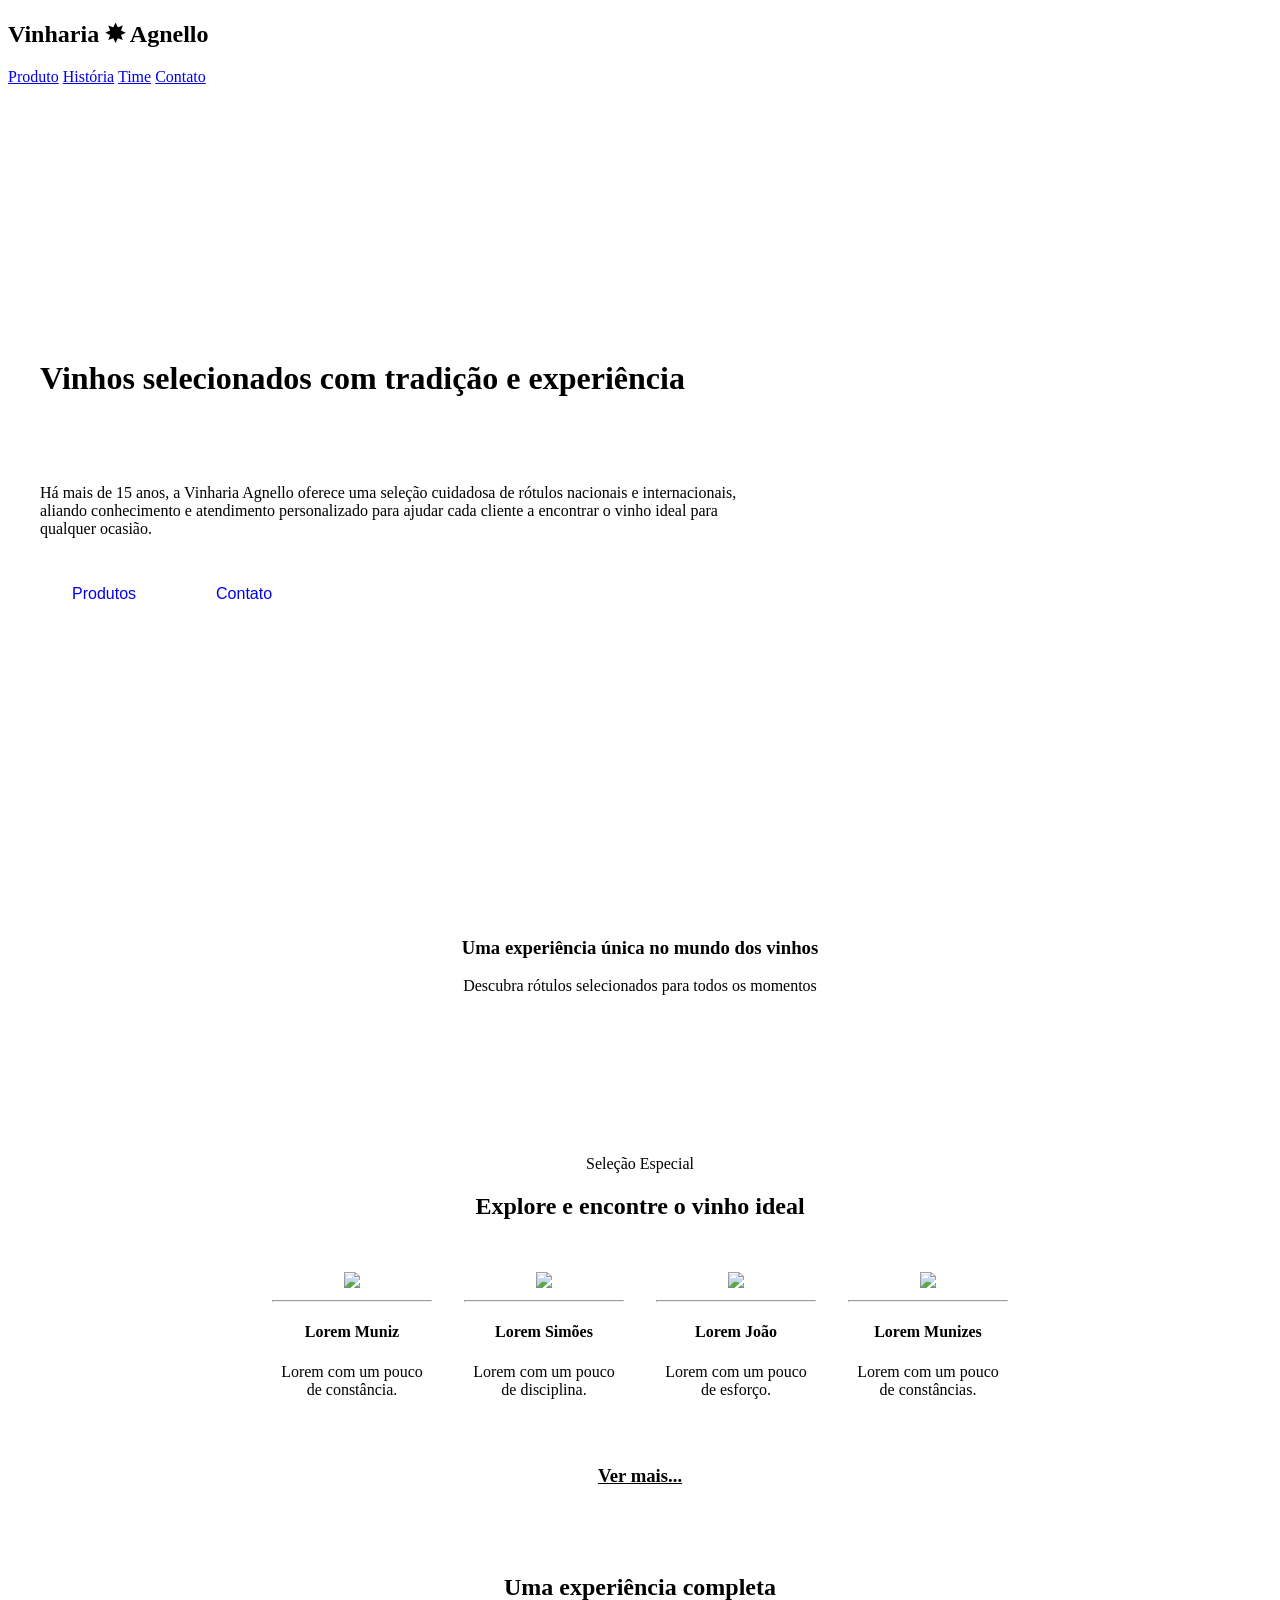
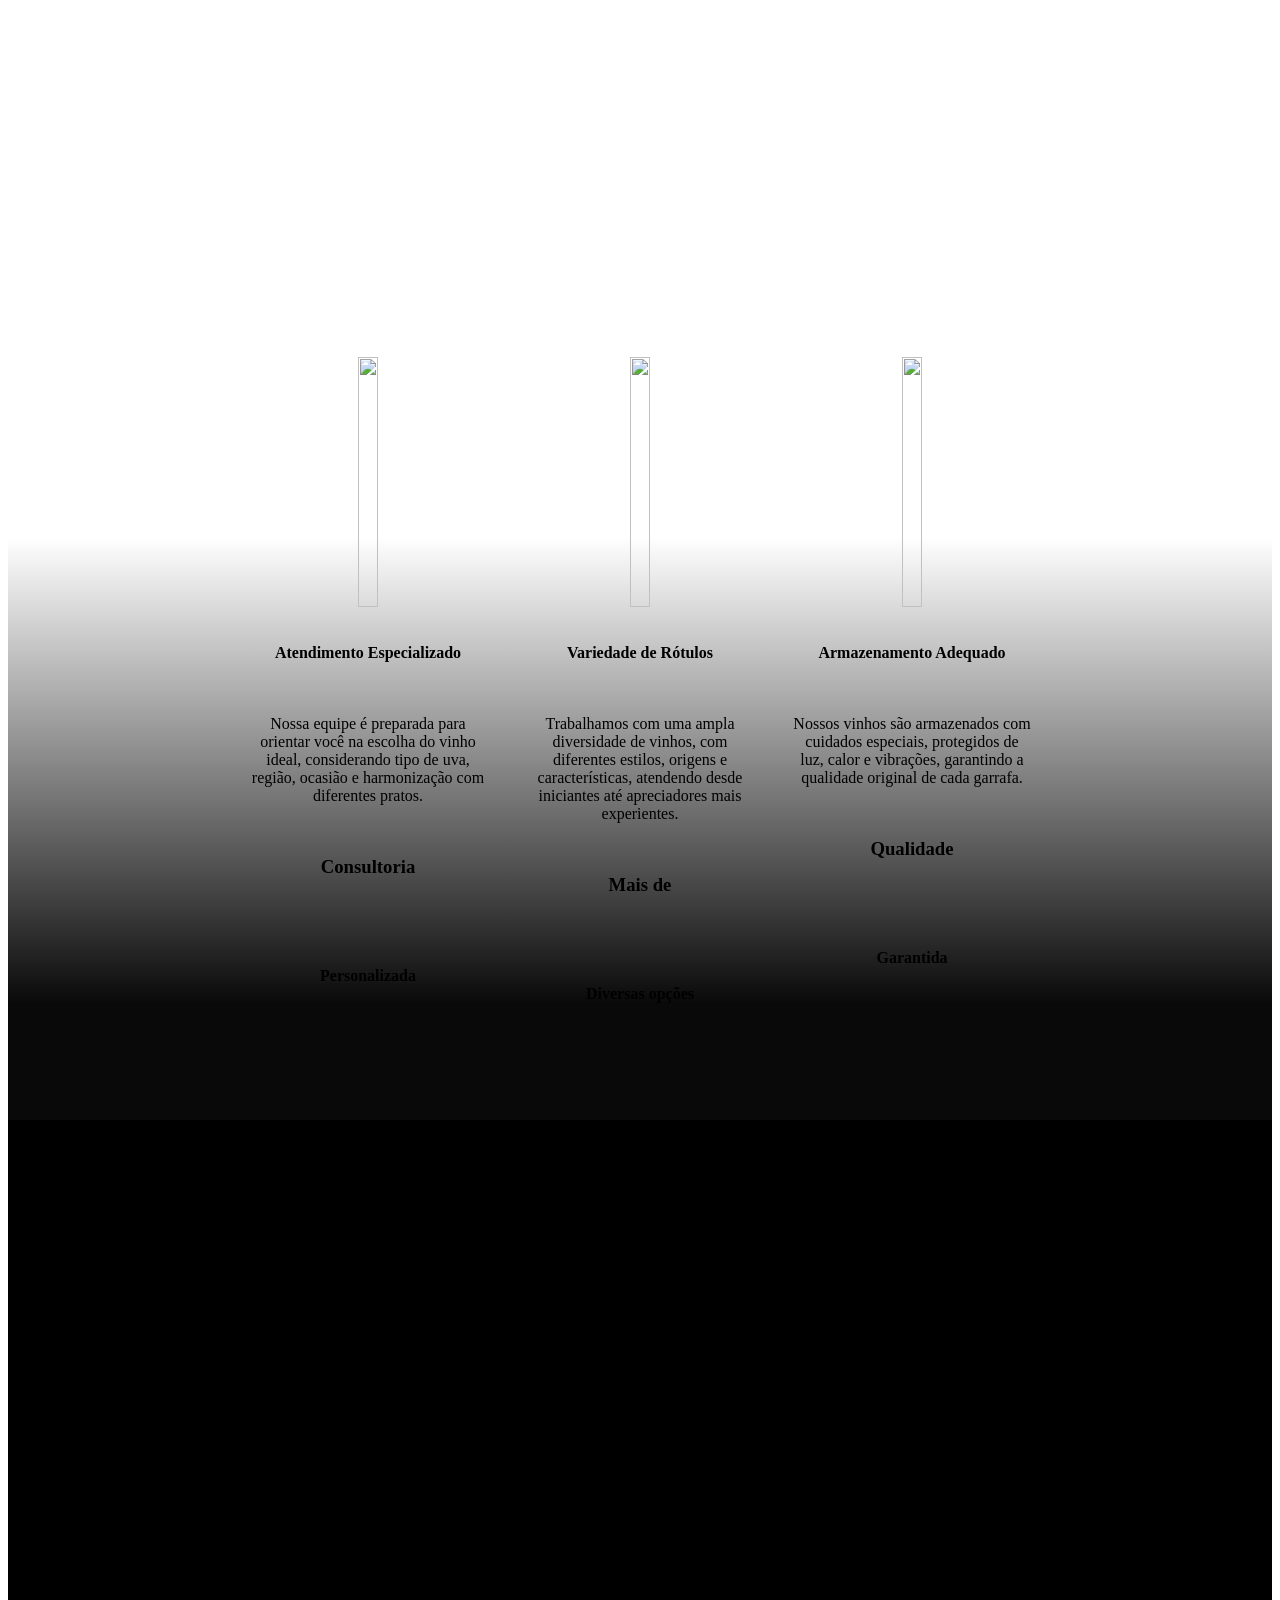
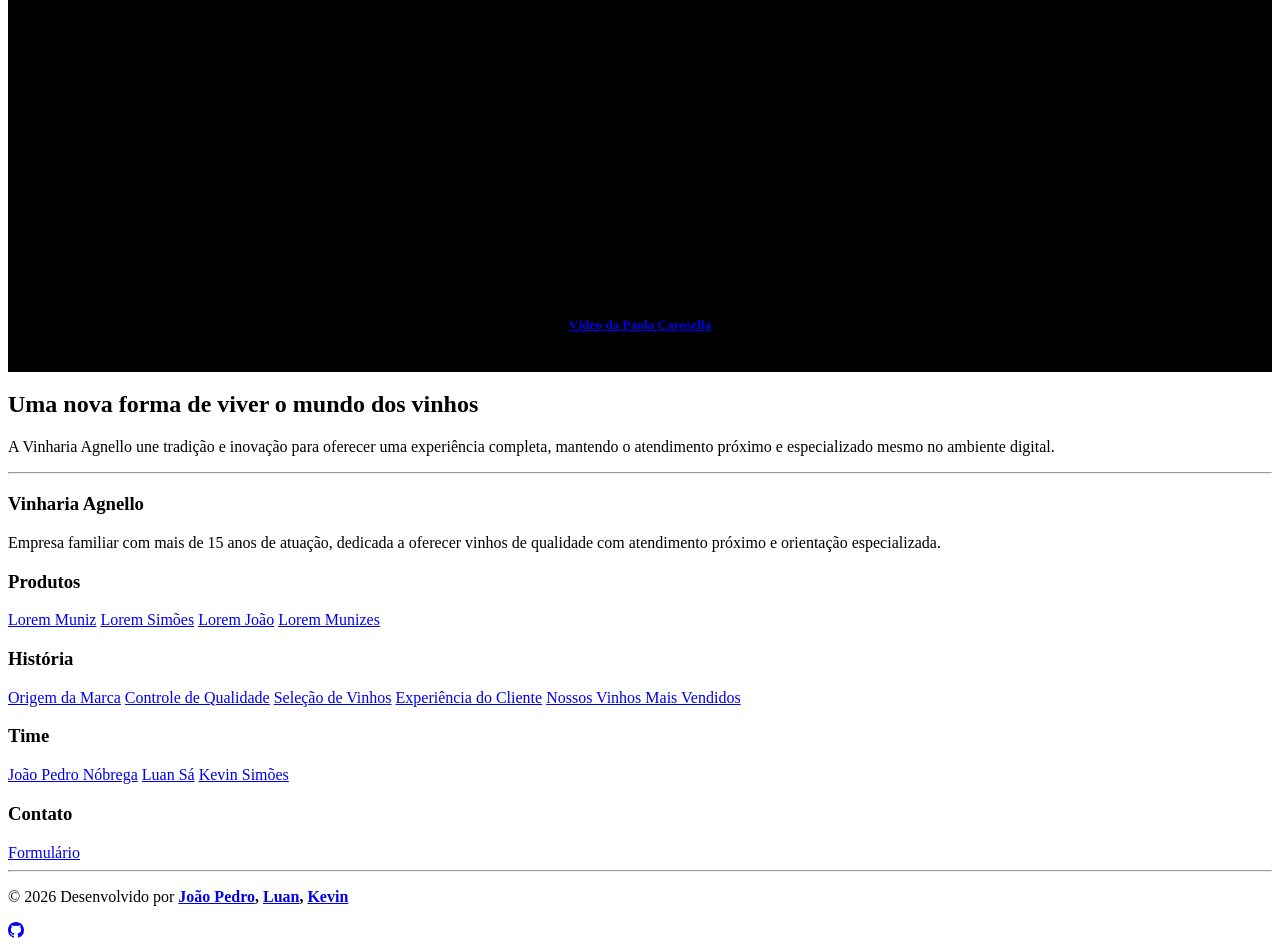
==== index.html @ ad8bdce3 "feat: adicionando o video na homepage" ====
<!DOCTYPE html>
<html lang="en">

<head>
    <meta charset="UTF-8">
    <!-- Uso de meta keywords e description -->
    <meta name="keywords"
        content="vinhos, vinharia, vinhos finos, vinhos nacionais, vinhos importados, loja de vinhos, rótulos selecionados, harmonização de vinhos, vinho tinto, vinho branco, vinho rosé, compra de vinhos, experiência com vinhos, Vinharia Agnello">
    <meta name="description"
        content="A Vinharia Agnello oferece vinhos selecionados nacionais e internacionais há mais de 15 anos. Descubra rótulos exclusivos, atendimento especializado e a experiência ideal para cada ocasião.">
    <title>Vinharia Agnello</title>
    <!-- Uso do css externo -->
    <link rel="stylesheet" href="/src/css/global.css">
    <link href="https://fonts.googleapis.com/css2?family=Cinzel:wght@400;600;700&display=swap" rel="stylesheet">
    <link href="https://fonts.googleapis.com/css2?family=Montserrat:wght@100;200;300;400;500;600&display=swap"
        rel="stylesheet">
</head>

<body>
    <!-- Uso de header, além de levar a todos as páginas do site -->
    <header>
        <h2>Vinharia ✸ Agnello</h1>
            <span class="header-links">
                <a href="/src/pages/products.html">Produto</a>
                <a href="/src/pages/history.html">História</a>
                <a href="/src/pages/team.html">Time</a>
                <a href="/src/pages/contact.html">Contato</a>
            </span>
    </header>
    <!-- Uso da main -->
    <main class="wine-hero">
        <div class="hero-content">
            <!-- Uso de headings -->
            <h1>
                Vinhos selecionados com tradição e experiência
            </h1>
            <hr>
            <p>Há mais de 15 anos, a Vinharia Agnello oferece uma seleção cuidadosa de rótulos nacionais e
                internacionais, aliando conhecimento e atendimento personalizado para ajudar cada cliente a encontrar o
                vinho ideal para qualquer ocasião.</p>
            <span>
                <a href="/src/pages/products.html">
                    <button class="hero-button-primary">
                        Produtos
                    </button>
                </a>
                <a href="/src/pages/contact.html">
                    <button class="hero-button-secondary">
                        Contato
                    </button>
                </a>
            </span>
        </div>
    </main>
    <main class="bestsellers">
        <div class="bestsellers-introduction">
            <h3>
                Uma experiência única no mundo dos vinhos
            </h3>
            <p>Descubra rótulos selecionados para todos os momentos</p>
        </div>
        <div class="bestsellers-content">
            <div class="product-description">
                <p>
                    Seleção Especial
                </p>
                <h2>
                    Explore e encontre o vinho ideal
                </h2>
            </div>
            <div class="products">
                <div class="product-card">
                    <!-- Uso de imagem obrigatória -->
                    <img src="/src/assets/imgs/wine1.png">
                    <hr>
                    <h4>Lorem Muniz</h4>
                    <p>Lorem com um pouco de constância.</p>
                </div>
                <div class="product-card">
                    <img src="/src/assets/imgs/wine2.png">
                    <hr>
                    <h4>Lorem Simões</h4>
                    <p>Lorem com um pouco de disciplina.</p>
                </div>
                <div class="product-card">
                    <img src="/src/assets/imgs/wine3.png">
                    <hr>
                    <h4>Lorem João</h4>
                    <p>Lorem com um pouco de esforço.</p>
                </div>
                <div class="product-card">
                    <img src="/src/assets/imgs/wine4.png">
                    <hr>
                    <h4>Lorem Munizes</h4>
                    <p>Lorem com um pouco de constâncias.</p>
                </div>
            </div>
            <a href="/src/pages/products.html">
                <h3>Ver mais...</h3>
            </a>
        </div>
    </main>
    <main class="experience-section">
        <h2>
            Uma experiência completa
        </h2>
        <div class="experience-content">
            <div class="experience-topic">
                <img src="/src/assets/imgs/experience1.png">
                <h4>Atendimento Especializado</h4>
                <p> Nossa equipe é preparada para orientar você na escolha do vinho ideal, considerando tipo de uva,
                    região, ocasião e harmonização com diferentes pratos.</p>
                <h3>Consultoria</h3>
                <hr>
                <h4>Personalizada</h4>
            </div>
            <div class="experience-topic">
                <img src="/src/assets/imgs/experience2.png">
                <h4>Variedade de Rótulos</h4>
                <p>Trabalhamos com uma ampla diversidade de vinhos, com diferentes estilos, origens e características,
                    atendendo desde iniciantes até apreciadores mais experientes.</p>
                <h3>Mais de</h3>
                <hr>
                <h4>Diversas opções</h4>
            </div>
            <div class="experience-topic">
                <img src="/src/assets/imgs/experience3.png">
                <h4>Armazenamento Adequado</h4>
                <p>Nossos vinhos são armazenados com cuidados especiais, protegidos de luz, calor e vibrações,
                    garantindo a qualidade original de cada garrafa.</p>
                <h3>Qualidade</h3>
                <hr>
                <h4>Garantida</h4>
            </div>
        </div>
    </main>
        <main class="video-section">
            <h2>Para boas práticas</h2>
            <h3>Assista o vídeo abaixo para saber como servir um belo vinho</h3>
            <iframe width="315" height="560"
            src="https://www.youtube.com/embed/dXgTN5S_8Hk"
            frameborder="0"
            allowfullscreen>
            </iframe>
            <a href="https://www.youtube.com/embed/dXgTN5S_8Hk">
                <h5>Vídeo da Paola Carosella</h5>
            </a>
        </main>
    <!-- Uso de footer, além de levar a todos as páginas do site usando ids -->
    <footer>
        <div class="footer-introduction">
            <div class="footer-description">
                <h2>
                    Uma nova forma de viver o mundo dos vinhos
                </h2>
                <p>A Vinharia Agnello une tradição e inovação para oferecer uma experiência completa, mantendo o
                    atendimento próximo e especializado mesmo no ambiente digital.
                </p>
            </div>
            <div>
            </div>
        </div>
        <hr>
        <div class="footer-topics">
            <div class="footer-list">
                <h3>Vinharia Agnello</h3>
                <p>Empresa familiar com mais de 15 anos de atuação, dedicada a oferecer vinhos de qualidade com
                    atendimento próximo e orientação especializada.</p>
            </div>
            <div class="footer-list">
                <h3>Produtos</h3>
                <a href="/src/pages/products.html#loremmuniz">Lorem Muniz</a>
                <a href="/src/pages/products.html#loremsimoes">Lorem Simões</a>
                <a href="/src/pages/products.html#loremjoao">Lorem João</a>
                <a href="/src/pages/products.html#loremmunizes">Lorem Munizes</a>
            </div>
            <div class="footer-list">
                <h3>História</h3>
                <a href="/src/pages/history.html#origem">Origem da Marca</a>
                <a href="/src/pages/history.html#controle">Controle de Qualidade</a>
                <a href="/src/pages/history.html#selecao">Seleção de Vinhos</a>
                <a href="/src/pages/history.html#experiencia">Experiência do Cliente</a>
                <a href="/src/pages/history.html#vendidos">Nossos Vinhos Mais Vendidos</a>
            </div>
            <div class="footer-list">
                <h3>Time</h3>
                <a href="/src/pages/team.html#joao">João Pedro Nóbrega</a>
                <a href="/src/pages/team.html#luan">Luan Sá</a>
                <a href="/src/pages/team.html#kevin">Kevin Simões</a>
            </div>
            <div class="footer-list">
                <h3>Contato</h3>
                <a href="/src/pages/contact.html#send-contact">Formulário</a>
            </div>
        </div>
        <hr>
        <span>
            <p>&copy; 2026 Desenvolvido por <strong><a href="https://github.com/nobrejohnn" target="_blank">João
                        Pedro</a>, <a href="https://github.com/LuanSMF" target="_blank">Luan</a>, <a
                        href="https://github.com/kevin-simoes" target="_blank">Kevin</a></strong></p>
            <a href="https://github.com/LuanSMF/CP1-FrontEnd-VinhariaAgnelo" target="_blank">
                <svg xmlns="http://www.w3.org/2000/svg" width="16" height="16" fill="currentColor" class="bi bi-github"
                    viewBox="0 0 16 16">
                    <path
                        d="M8 0C3.58 0 0 3.58 0 8c0 3.54 2.29 6.53 5.47 7.59.4.07.55-.17.55-.38 0-.19-.01-.82-.01-1.49-2.01.37-2.53-.49-2.69-.94-.09-.23-.48-.94-.82-1.13-.28-.15-.68-.52-.01-.53.63-.01 1.08.58 1.23.82.72 1.21 1.87.87 2.33.66.07-.52.28-.87.51-1.07-1.78-.2-3.64-.89-3.64-3.95 0-.87.31-1.59.82-2.15-.08-.2-.36-1.02.08-2.12 0 0 .67-.21 2.2.82.64-.18 1.32-.27 2-.27s1.36.09 2 .27c1.53-1.04 2.2-.82 2.2-.82.44 1.1.16 1.92.08 2.12.51.56.82 1.27.82 2.15 0 3.07-1.87 3.75-3.65 3.95.29.25.54.73.54 1.48 0 1.07-.01 1.93-.01 2.2 0 .21.15.46.55.38A8.01 8.01 0 0 0 16 8c0-4.42-3.58-8-8-8" />
                </svg>
            </a>
        </span>
    </footer>
</body>

</html>
---- src/css/global.css ----
@import url("/src/css/local/main.css");
@import url("/src/css/local/variables.css");
@import url("/src/css/local/style.css");
@import url("/src/css/local/team.css");
@import url("/src/css/contact.css");


@import url("/src/css/local/sections/header.css");
@import url("/src/css/local/style.css");
@import url("/src/css/local/sections/footer.css");
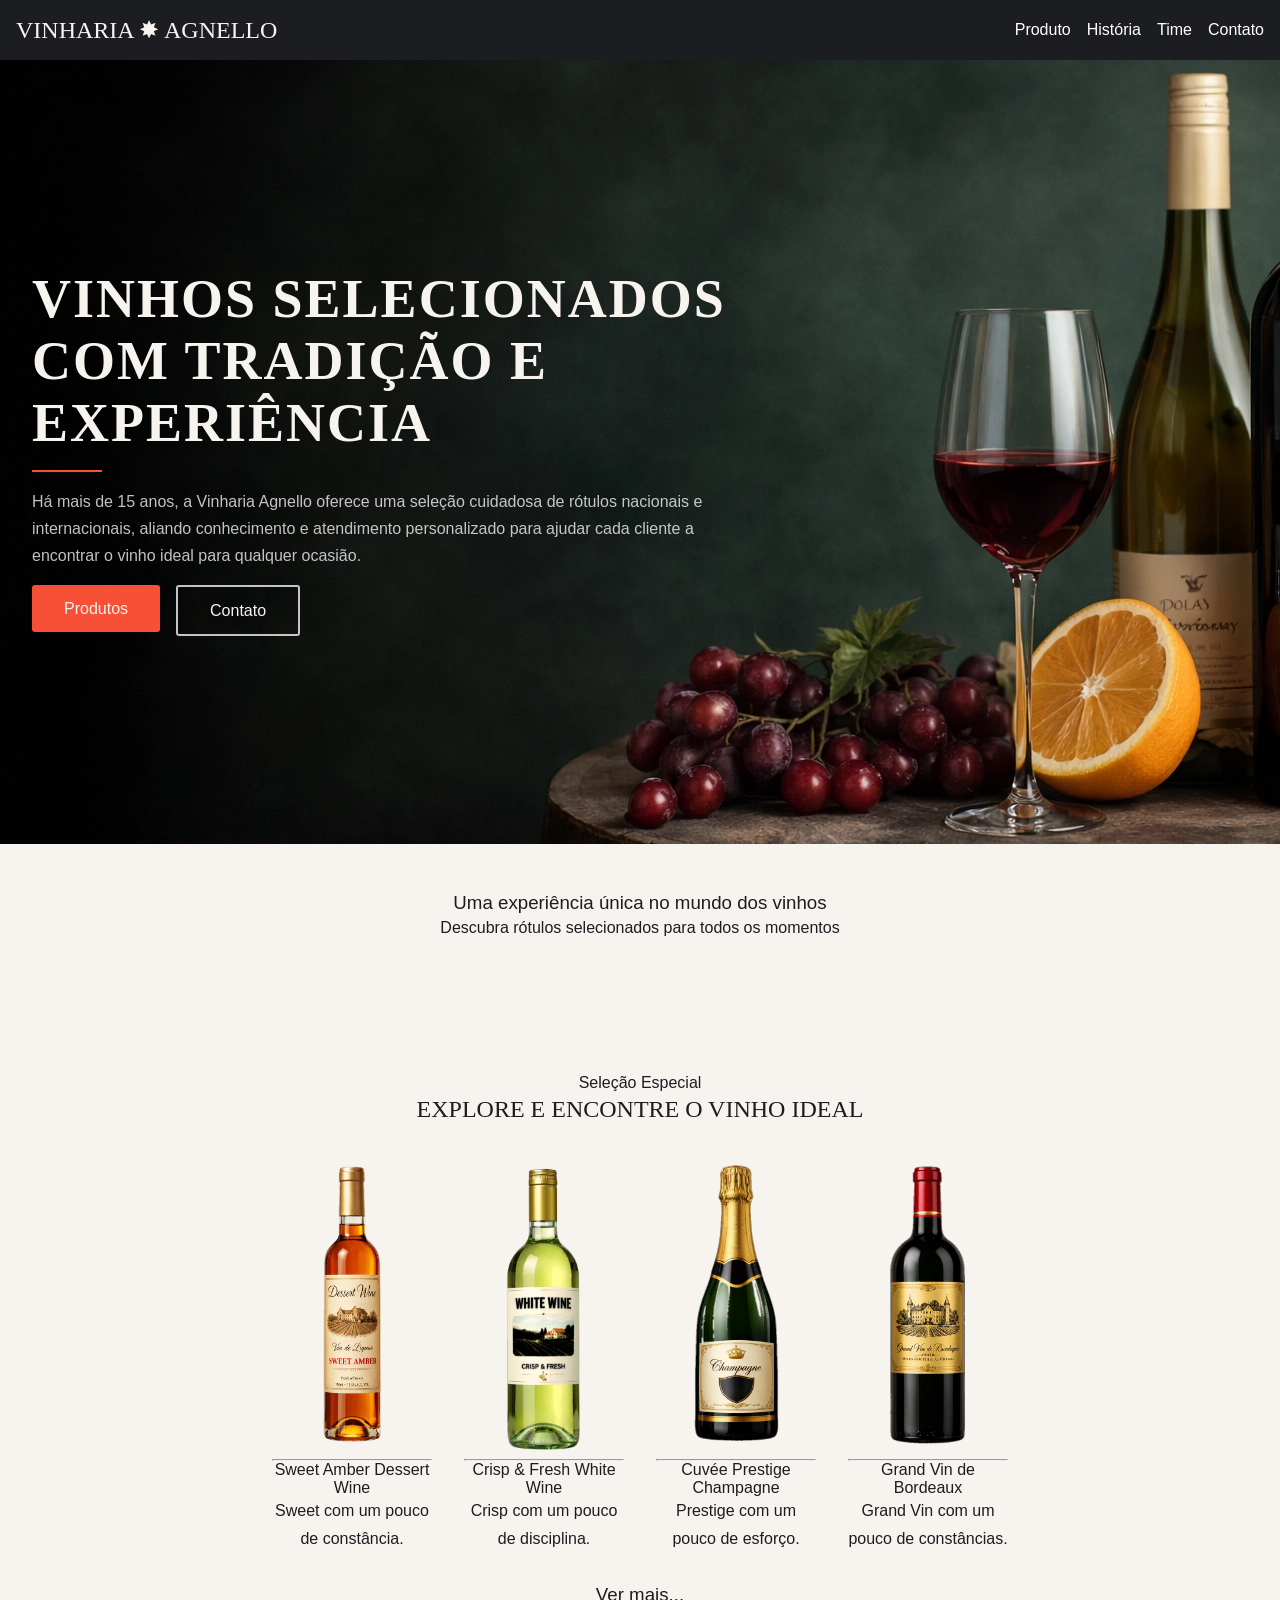
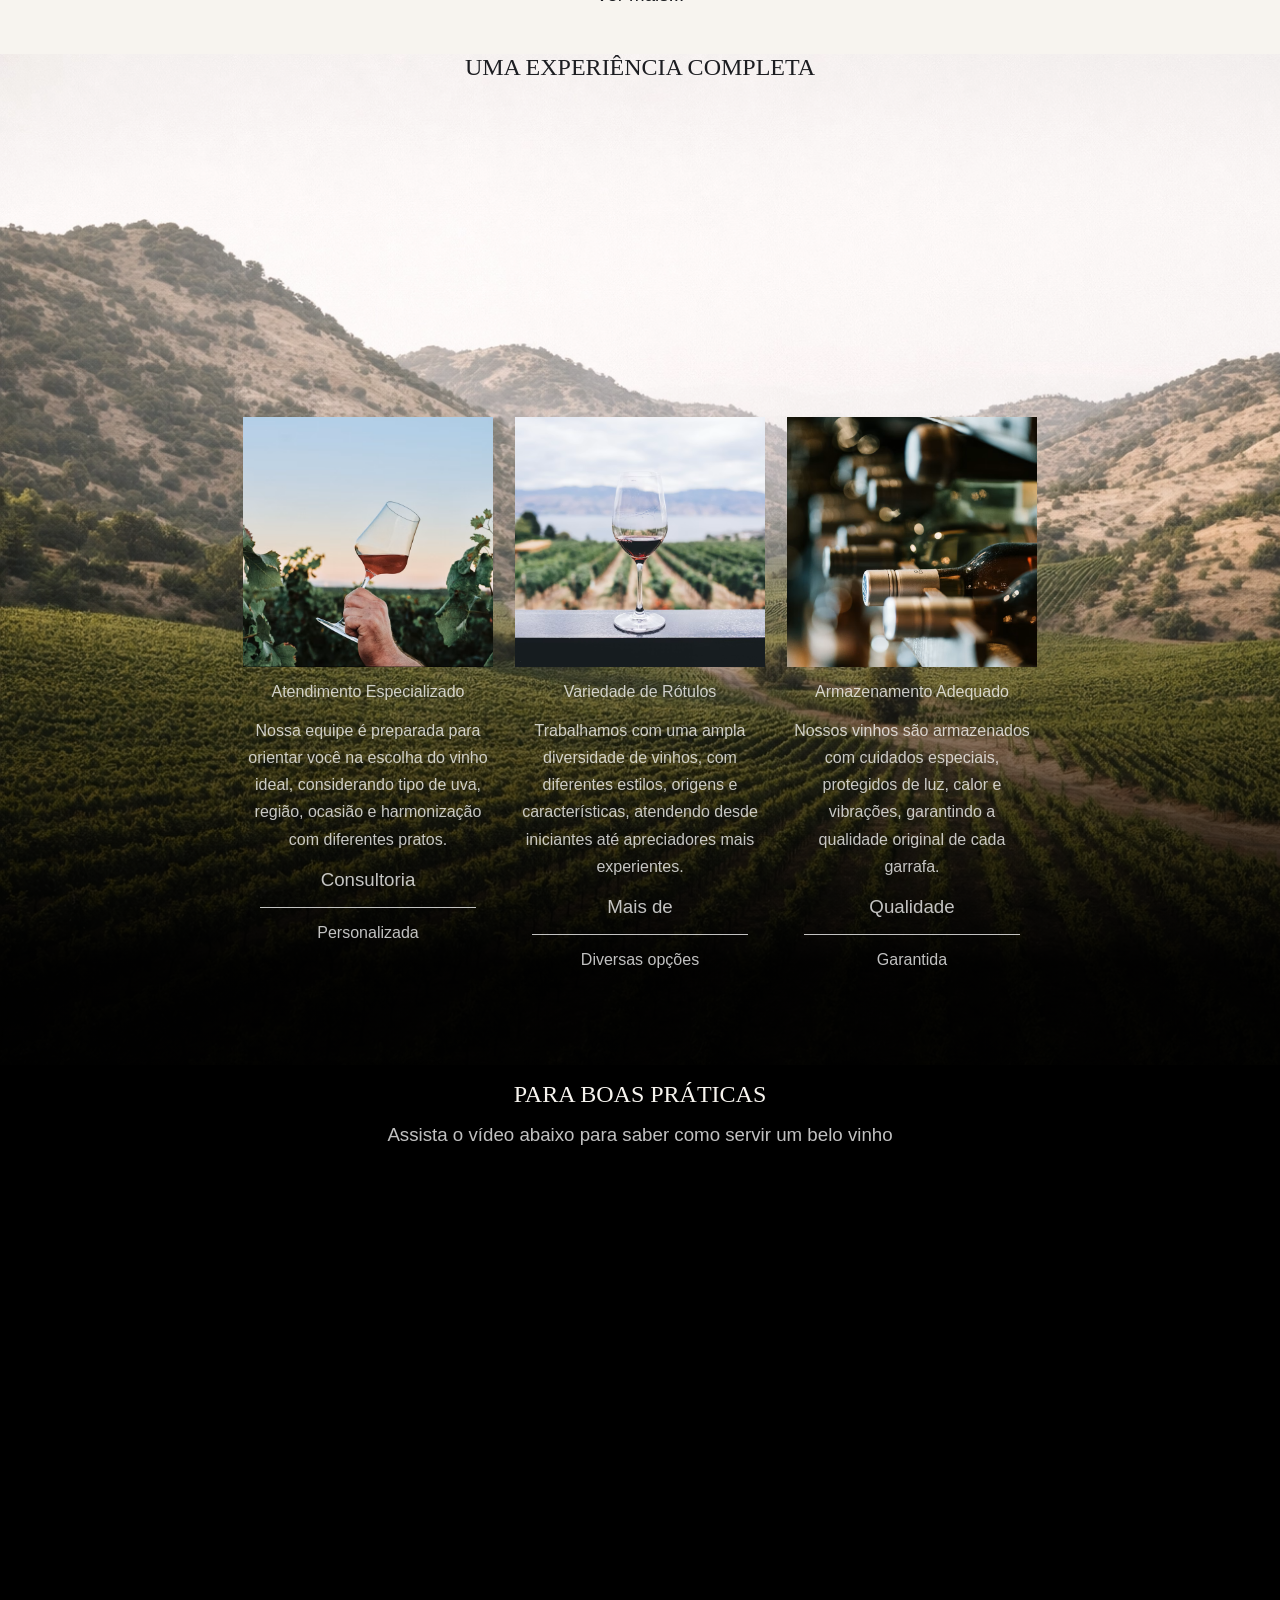
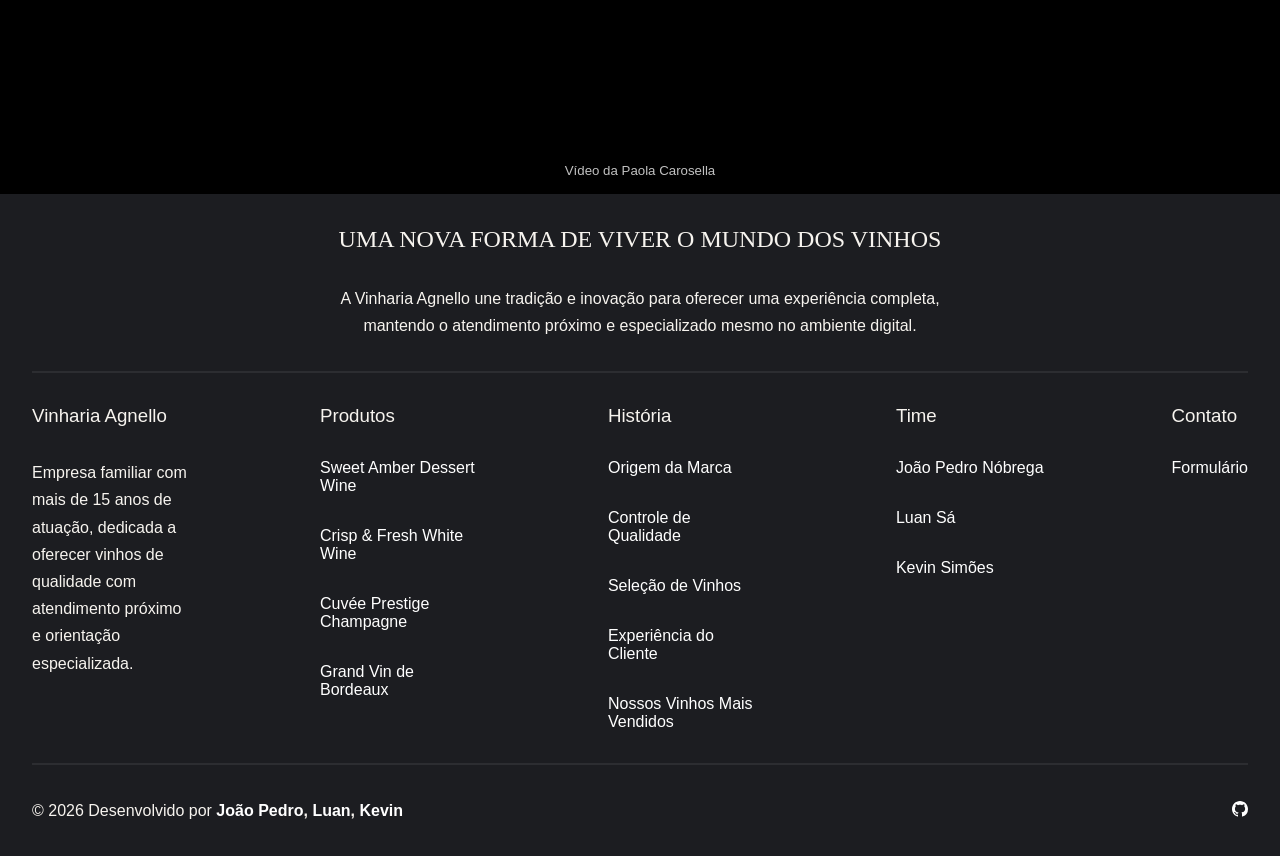
==== commit fdc28fb8: "chore: release v1.0 - versão final do site" ====
--- a/index.html
+++ b/index.html
@@ -10,7 +10,7 @@
         content="A Vinharia Agnello oferece vinhos selecionados nacionais e internacionais há mais de 15 anos. Descubra rótulos exclusivos, atendimento especializado e a experiência ideal para cada ocasião.">
     <title>Vinharia Agnello</title>
     <!-- Uso do css externo -->
-    <link rel="stylesheet" href="/src/css/global.css">
+    <link rel="stylesheet" href="./src/css/global.css">
     <link href="https://fonts.googleapis.com/css2?family=Cinzel:wght@400;600;700&display=swap" rel="stylesheet">
     <link href="https://fonts.googleapis.com/css2?family=Montserrat:wght@100;200;300;400;500;600&display=swap"
         rel="stylesheet">
@@ -21,10 +21,10 @@
     <header>
         <h2>Vinharia ✸ Agnello</h1>
             <span class="header-links">
-                <a href="/src/pages/products.html">Produto</a>
-                <a href="/src/pages/history.html">História</a>
-                <a href="/src/pages/team.html">Time</a>
-                <a href="/src/pages/contact.html">Contato</a>
+                <a href="src/pages/products.html">Produto</a>
+                <a href="src/pages/history.html">História</a>
+                <a href="src/pages/team.html">Time</a>
+                <a href="src/pages/contact.html">Contato</a>
             </span>
     </header>
     <!-- Uso da main -->
@@ -39,12 +39,12 @@
                 internacionais, aliando conhecimento e atendimento personalizado para ajudar cada cliente a encontrar o
                 vinho ideal para qualquer ocasião.</p>
             <span>
-                <a href="/src/pages/products.html">
+                <a href="src/pages/products.html">
                     <button class="hero-button-primary">
                         Produtos
                     </button>
                 </a>
-                <a href="/src/pages/contact.html">
+                <a href="src/pages/contact.html">
                     <button class="hero-button-secondary">
                         Contato
                     </button>
@@ -71,31 +71,31 @@
             <div class="products">
                 <div class="product-card">
                     <!-- Uso de imagem obrigatória -->
-                    <img src="/src/assets/imgs/wine1.png">
-                    <hr>
-                    <h4>Lorem Muniz</h4>
-                    <p>Lorem com um pouco de constância.</p>
-                </div>
-                <div class="product-card">
-                    <img src="/src/assets/imgs/wine2.png">
-                    <hr>
-                    <h4>Lorem Simões</h4>
-                    <p>Lorem com um pouco de disciplina.</p>
-                </div>
-                <div class="product-card">
-                    <img src="/src/assets/imgs/wine3.png">
-                    <hr>
-                    <h4>Lorem João</h4>
-                    <p>Lorem com um pouco de esforço.</p>
-                </div>
-                <div class="product-card">
-                    <img src="/src/assets/imgs/wine4.png">
-                    <hr>
-                    <h4>Lorem Munizes</h4>
-                    <p>Lorem com um pouco de constâncias.</p>
-                </div>
-            </div>
-            <a href="/src/pages/products.html">
+                    <img src="src/assets/imgs/wine1.png">
+                    <hr>
+                    <h4>Sweet Amber Dessert Wine</h4>
+                    <p>Sweet com um pouco de constância.</p>
+                </div>
+                <div class="product-card">
+                    <img src="src/assets/imgs/wine2.png">
+                    <hr>
+                    <h4>Crisp & Fresh White Wine</h4>
+                    <p>Crisp com um pouco de disciplina.</p>
+                </div>
+                <div class="product-card">
+                    <img src="src/assets/imgs/wine3.png">
+                    <hr>
+                    <h4>Cuvée Prestige Champagne</h4>
+                    <p>Prestige com um pouco de esforço.</p>
+                </div>
+                <div class="product-card">
+                    <img src="src/assets/imgs/wine4.png">
+                    <hr>
+                    <h4>Grand Vin de Bordeaux</h4>
+                    <p>Grand Vin com um pouco de constâncias.</p>
+                </div>
+            </div>
+            <a href="src/pages/products.html">
                 <h3>Ver mais...</h3>
             </a>
         </div>
@@ -106,7 +106,7 @@
         </h2>
         <div class="experience-content">
             <div class="experience-topic">
-                <img src="/src/assets/imgs/experience1.png">
+                <img src="src/assets/imgs/experience1.png">
                 <h4>Atendimento Especializado</h4>
                 <p> Nossa equipe é preparada para orientar você na escolha do vinho ideal, considerando tipo de uva,
                     região, ocasião e harmonização com diferentes pratos.</p>
@@ -115,7 +115,7 @@
                 <h4>Personalizada</h4>
             </div>
             <div class="experience-topic">
-                <img src="/src/assets/imgs/experience2.png">
+                <img src="src/assets/imgs/experience2.png">
                 <h4>Variedade de Rótulos</h4>
                 <p>Trabalhamos com uma ampla diversidade de vinhos, com diferentes estilos, origens e características,
                     atendendo desde iniciantes até apreciadores mais experientes.</p>
@@ -124,7 +124,7 @@
                 <h4>Diversas opções</h4>
             </div>
             <div class="experience-topic">
-                <img src="/src/assets/imgs/experience3.png">
+                <img src="src/assets/imgs/experience3.png">
                 <h4>Armazenamento Adequado</h4>
                 <p>Nossos vinhos são armazenados com cuidados especiais, protegidos de luz, calor e vibrações,
                     garantindo a qualidade original de cada garrafa.</p>
@@ -169,28 +169,28 @@
             </div>
             <div class="footer-list">
                 <h3>Produtos</h3>
-                <a href="/src/pages/products.html#loremmuniz">Lorem Muniz</a>
-                <a href="/src/pages/products.html#loremsimoes">Lorem Simões</a>
-                <a href="/src/pages/products.html#loremjoao">Lorem João</a>
-                <a href="/src/pages/products.html#loremmunizes">Lorem Munizes</a>
+              <a href="src/pages/products.html#sweet">Sweet Amber Dessert Wine</a>
+              <a href="src/pages/products.html#crisp">Crisp & Fresh White Wine</a>
+              <a href="src/pages/products.html#cuvee">Cuvée Prestige Champagne</a>
+              <a href="src/pages/products.html#grand">Grand Vin de Bordeaux</a>
             </div>
             <div class="footer-list">
                 <h3>História</h3>
-                <a href="/src/pages/history.html#origem">Origem da Marca</a>
-                <a href="/src/pages/history.html#controle">Controle de Qualidade</a>
-                <a href="/src/pages/history.html#selecao">Seleção de Vinhos</a>
-                <a href="/src/pages/history.html#experiencia">Experiência do Cliente</a>
-                <a href="/src/pages/history.html#vendidos">Nossos Vinhos Mais Vendidos</a>
+                <a href="src/pages/history.html#origem">Origem da Marca</a>
+                <a href="src/pages/history.html#controle">Controle de Qualidade</a>
+                <a href="src/pages/history.html#selecao">Seleção de Vinhos</a>
+                <a href="src/pages/history.html#experiencia">Experiência do Cliente</a>
+                <a href="src/pages/history.html#vendidos">Nossos Vinhos Mais Vendidos</a>
             </div>
             <div class="footer-list">
                 <h3>Time</h3>
-                <a href="/src/pages/team.html#joao">João Pedro Nóbrega</a>
-                <a href="/src/pages/team.html#luan">Luan Sá</a>
-                <a href="/src/pages/team.html#kevin">Kevin Simões</a>
+                <a href="src/pages/team.html#joao">João Pedro Nóbrega</a>
+                <a href="src/pages/team.html#luan">Luan Sá</a>
+                <a href="src/pages/team.html#kevin">Kevin Simões</a>
             </div>
             <div class="footer-list">
                 <h3>Contato</h3>
-                <a href="/src/pages/contact.html#send-contact">Formulário</a>
+                <a href="src/pages/contact.html#send-contact">Formulário</a>
             </div>
         </div>
         <hr>
--- a/src/css/global.css
+++ b/src/css/global.css
@@ -1,10 +1,9 @@
-@import url("/src/css/local/main.css");
-@import url("/src/css/local/variables.css");
-@import url("/src/css/local/style.css");
-@import url("/src/css/local/team.css");
-@import url("/src/css/contact.css");
+@import url("./local/main.css");
+@import url("./local/variables.css");
+@import url("./local/style.css");
+@import url("./local/team.css");
+@import url("./local/contact.css");
+@import url("./local/products.css");
 
-
-@import url("/src/css/local/sections/header.css");
-@import url("/src/css/local/style.css");
-@import url("/src/css/local/sections/footer.css");
+@import url("./local/sections/header.css");
+@import url("./local/sections/footer.css");
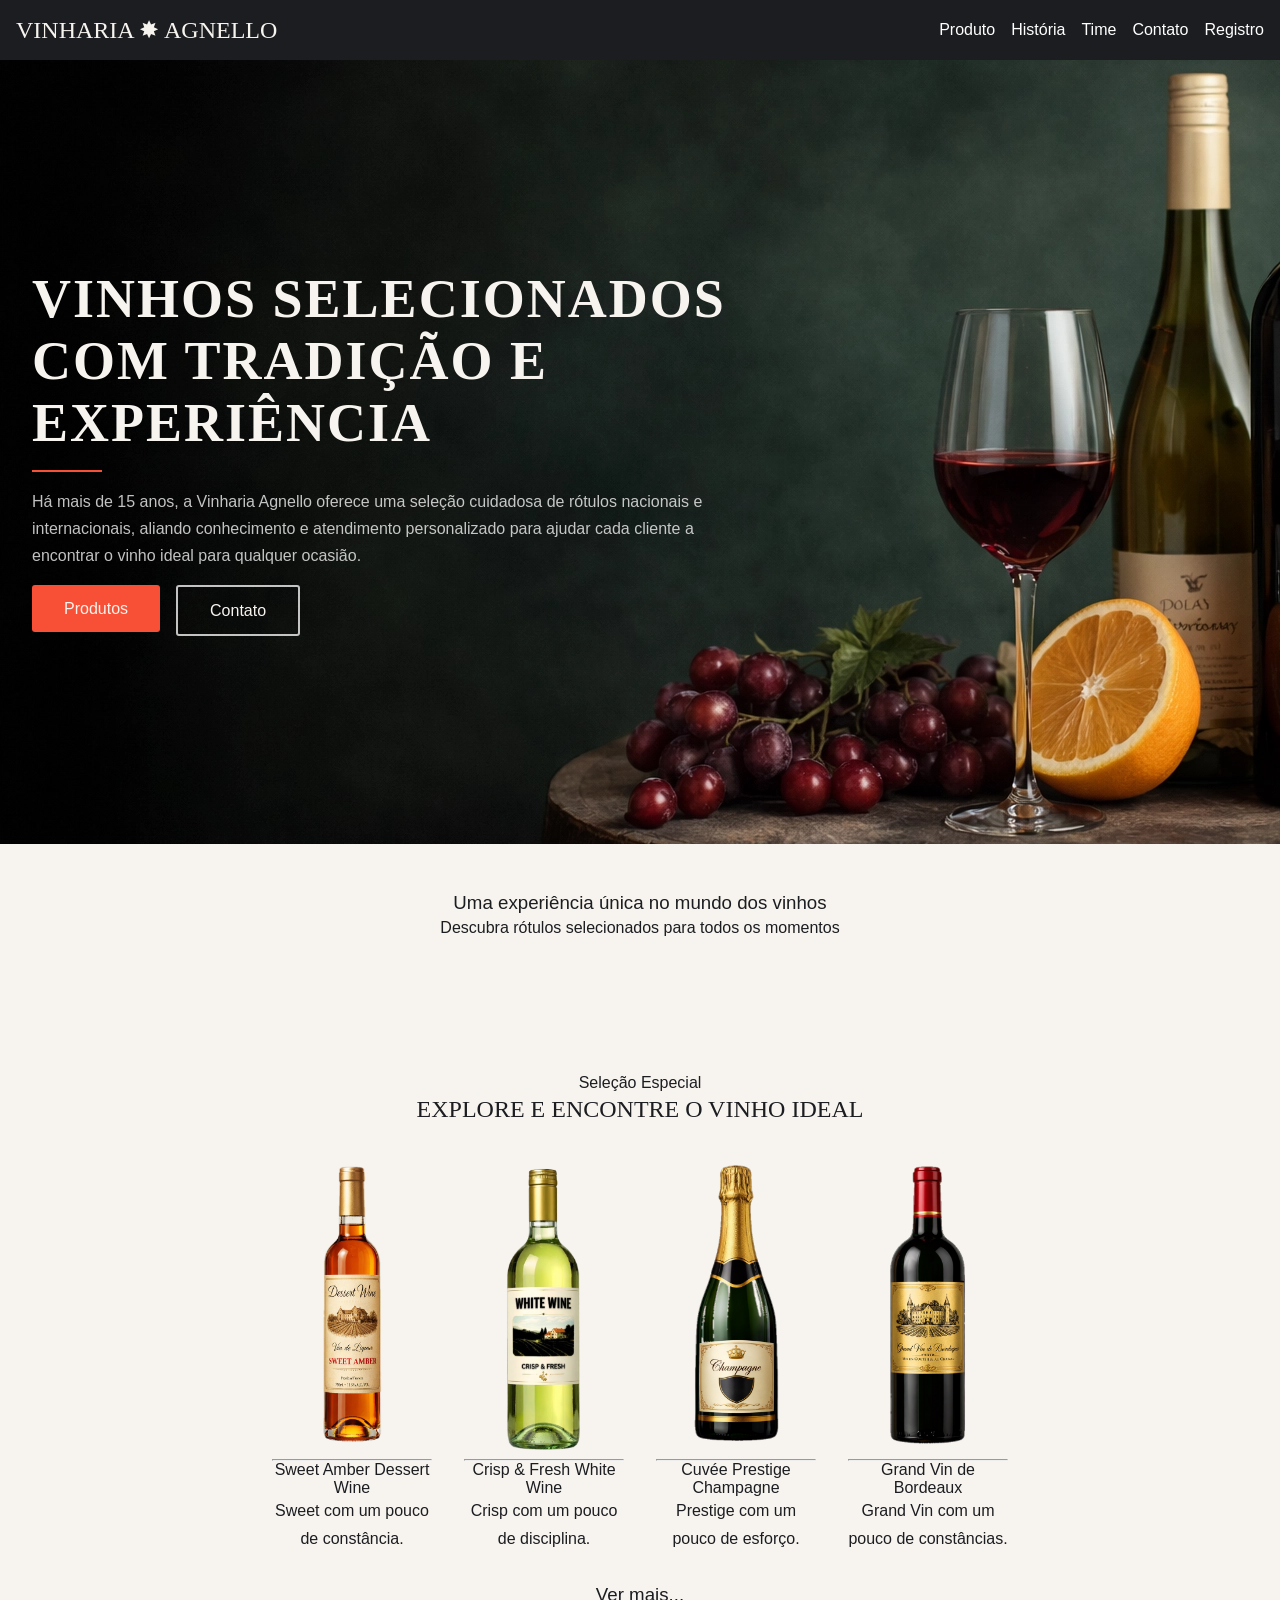
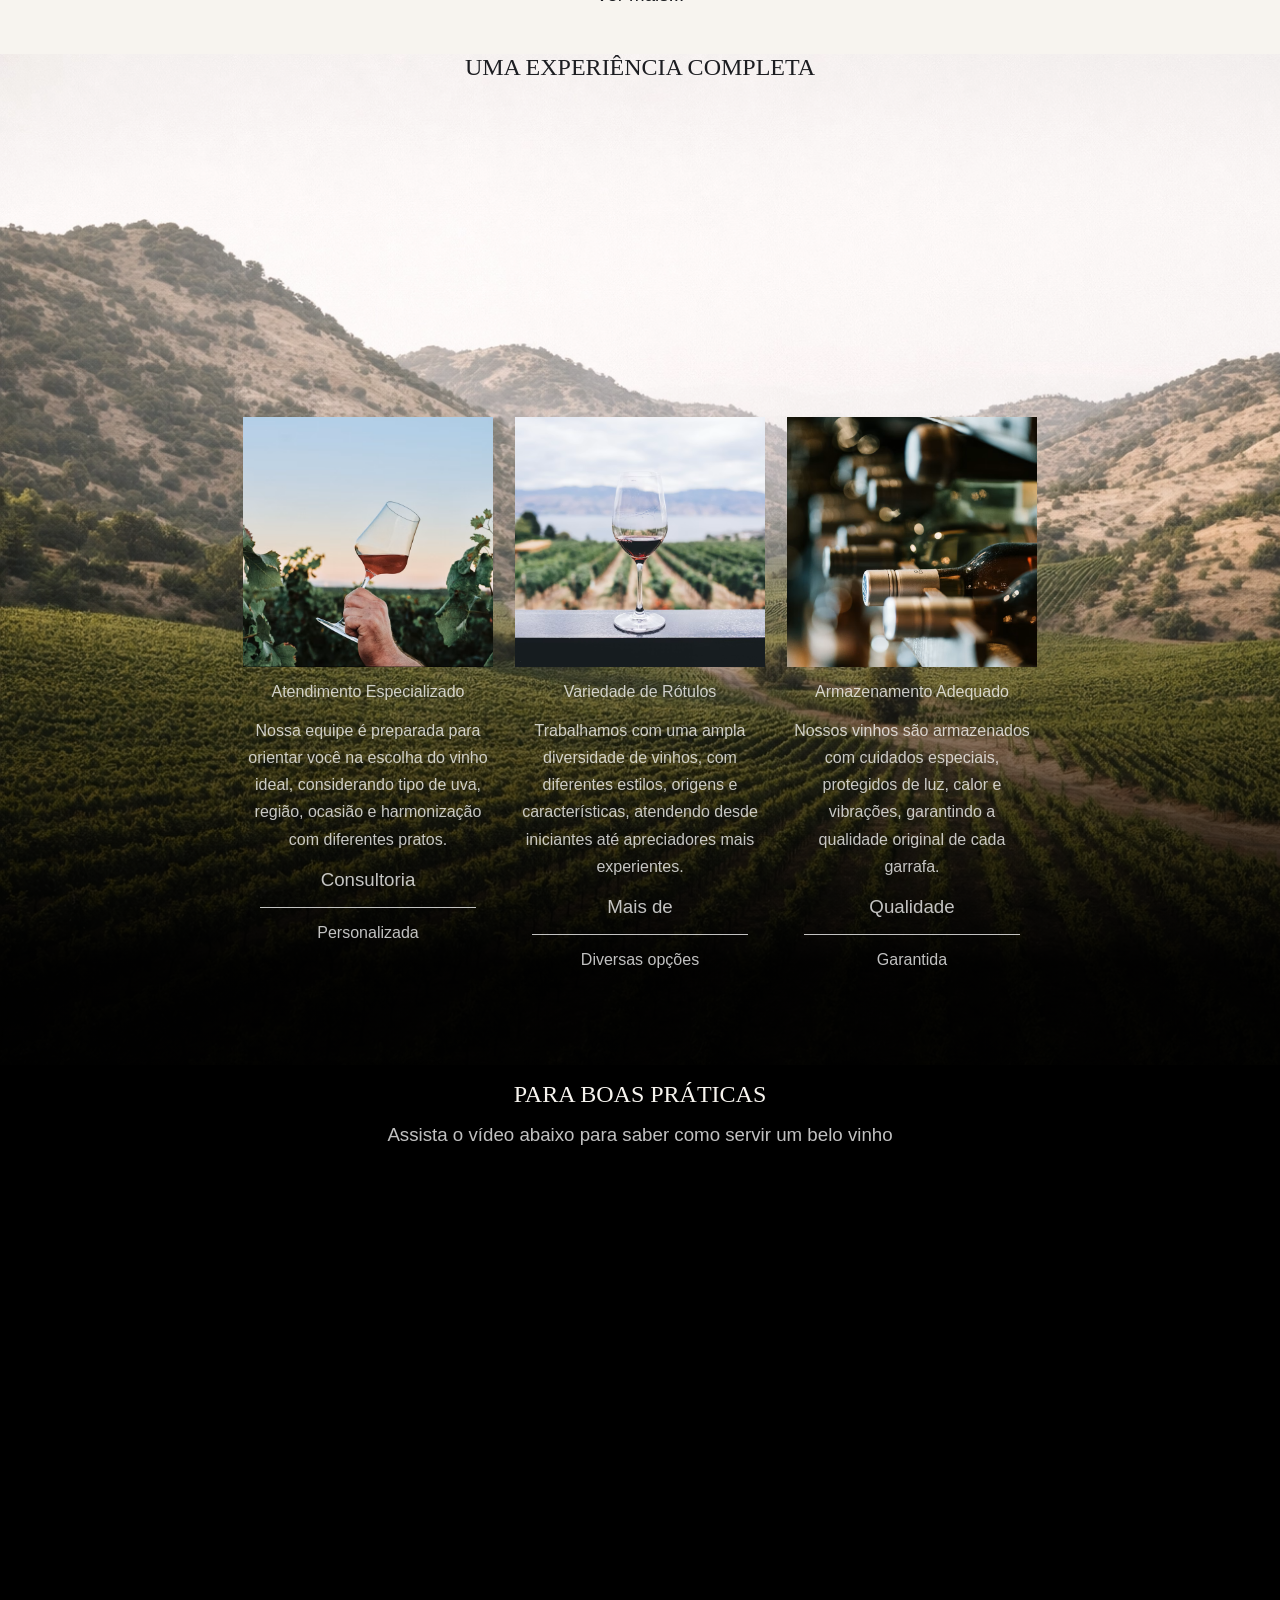
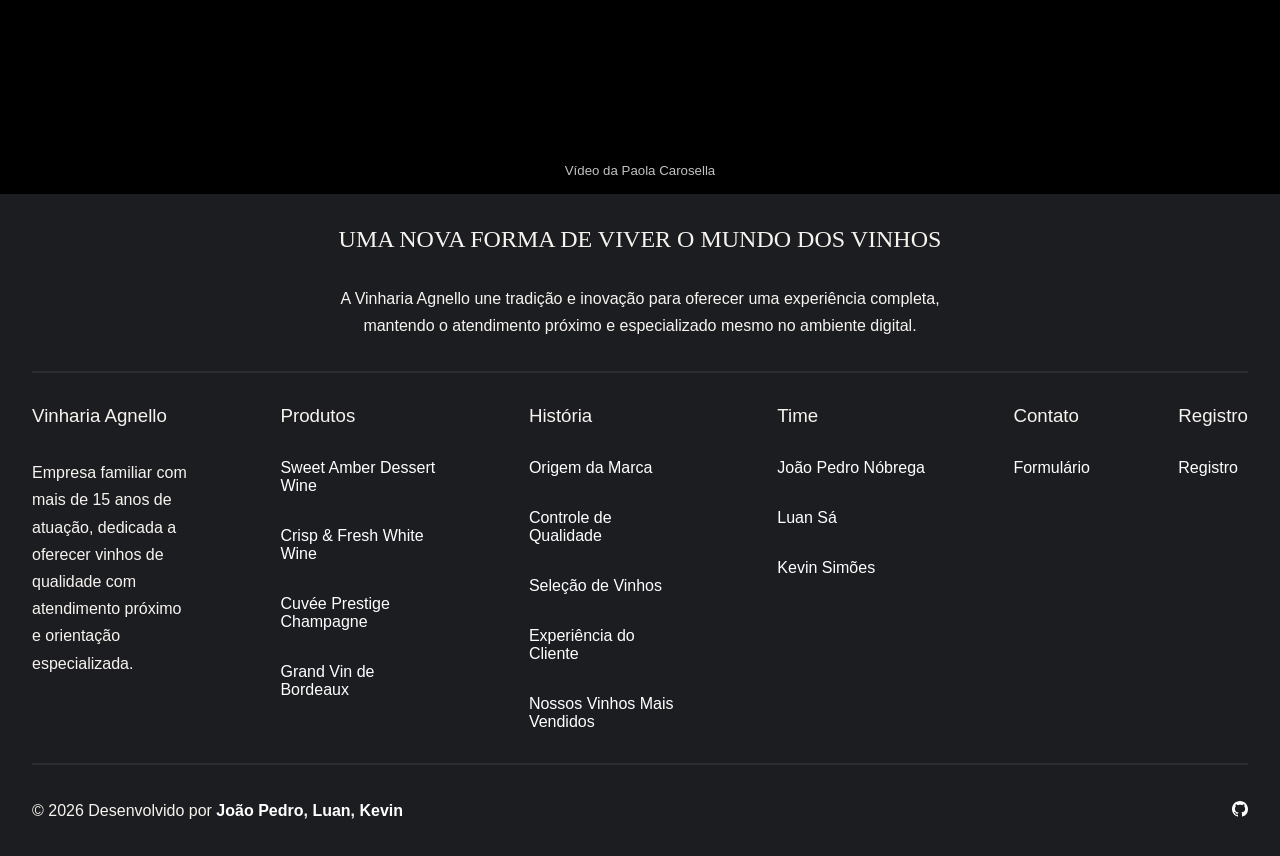
==== commit aa922212: "chore: release v2.5" ====
--- a/index.html
+++ b/index.html
@@ -25,6 +25,7 @@
                 <a href="src/pages/history.html">História</a>
                 <a href="src/pages/team.html">Time</a>
                 <a href="src/pages/contact.html">Contato</a>
+                <a href="src/pages/register.html">Registro</a>
             </span>
     </header>
     <!-- Uso da main -->
@@ -192,6 +193,10 @@
                 <h3>Contato</h3>
                 <a href="src/pages/contact.html#send-contact">Formulário</a>
             </div>
+            <div class="footer-list">
+                <h3>Registro</h3>
+                <a href="src/pages/register.html#btnCadastro">Registro</a>
+            </div>
         </div>
         <hr>
         <span>
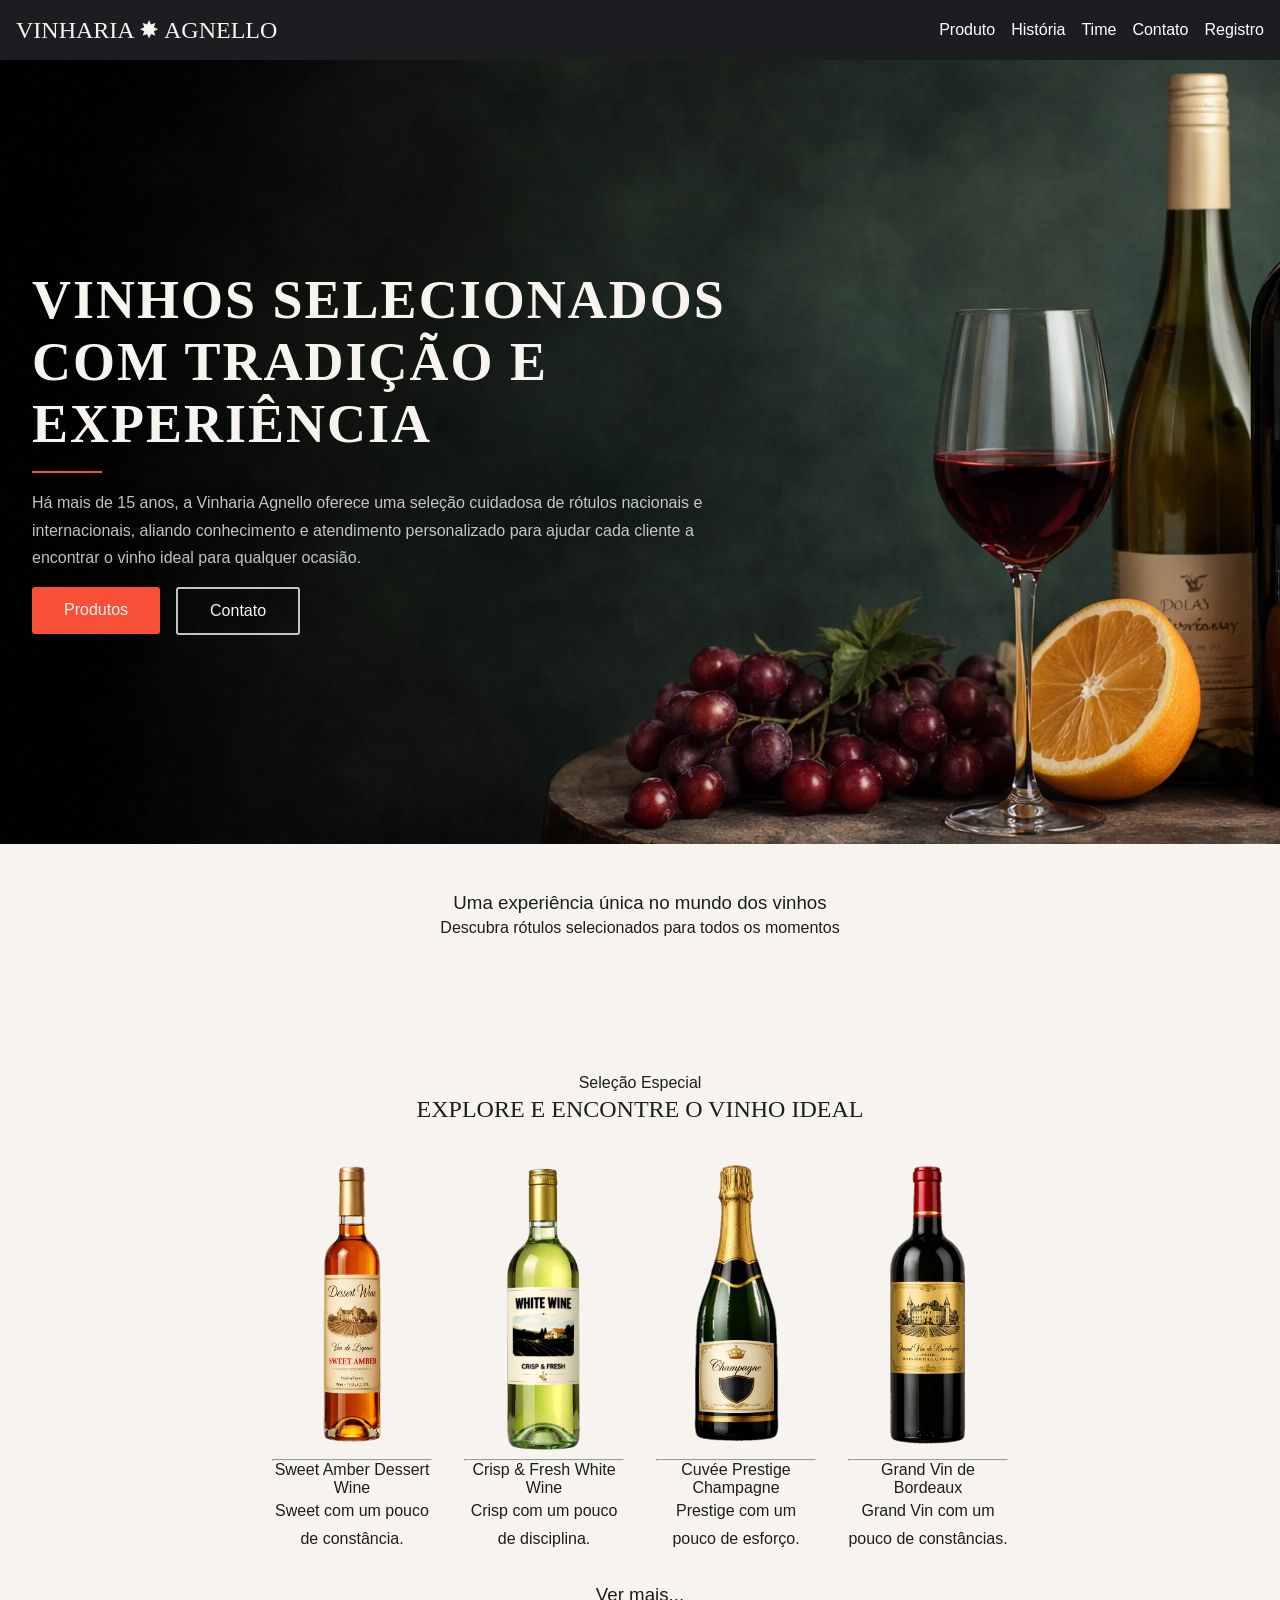
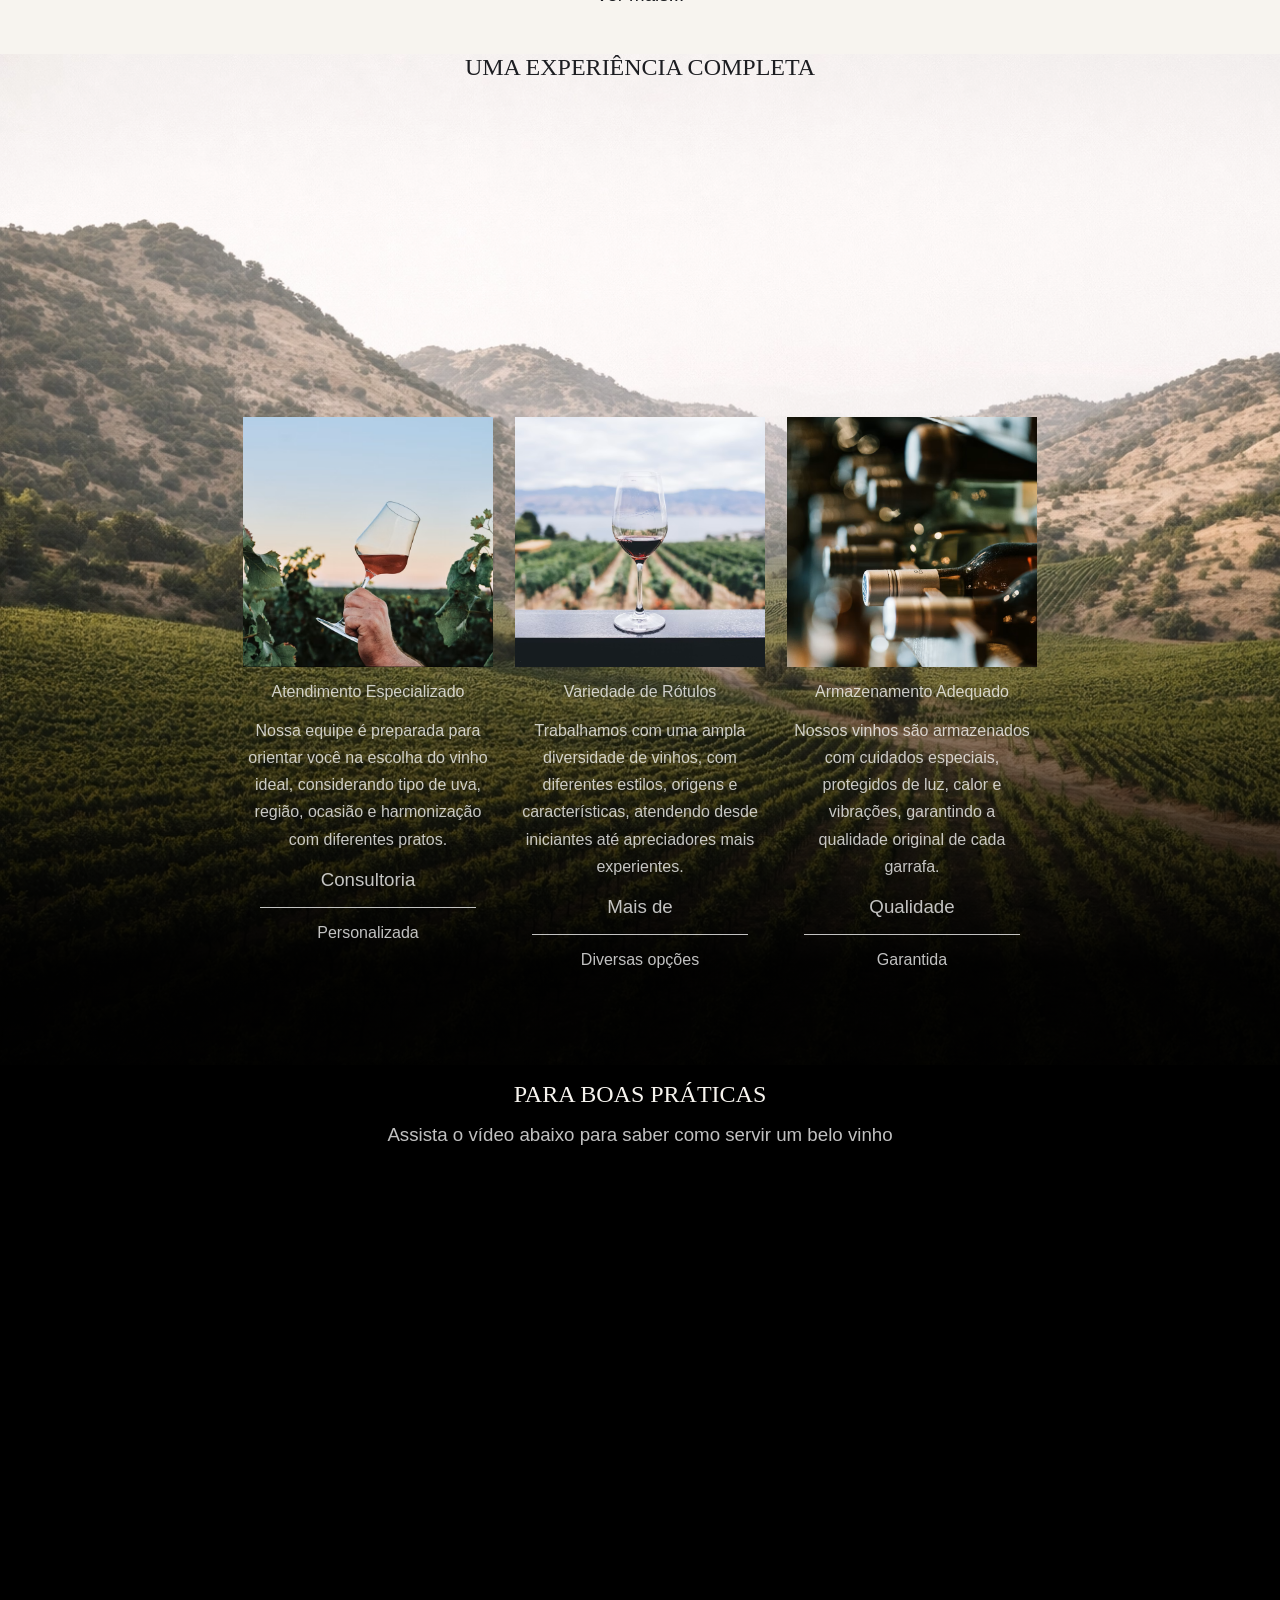
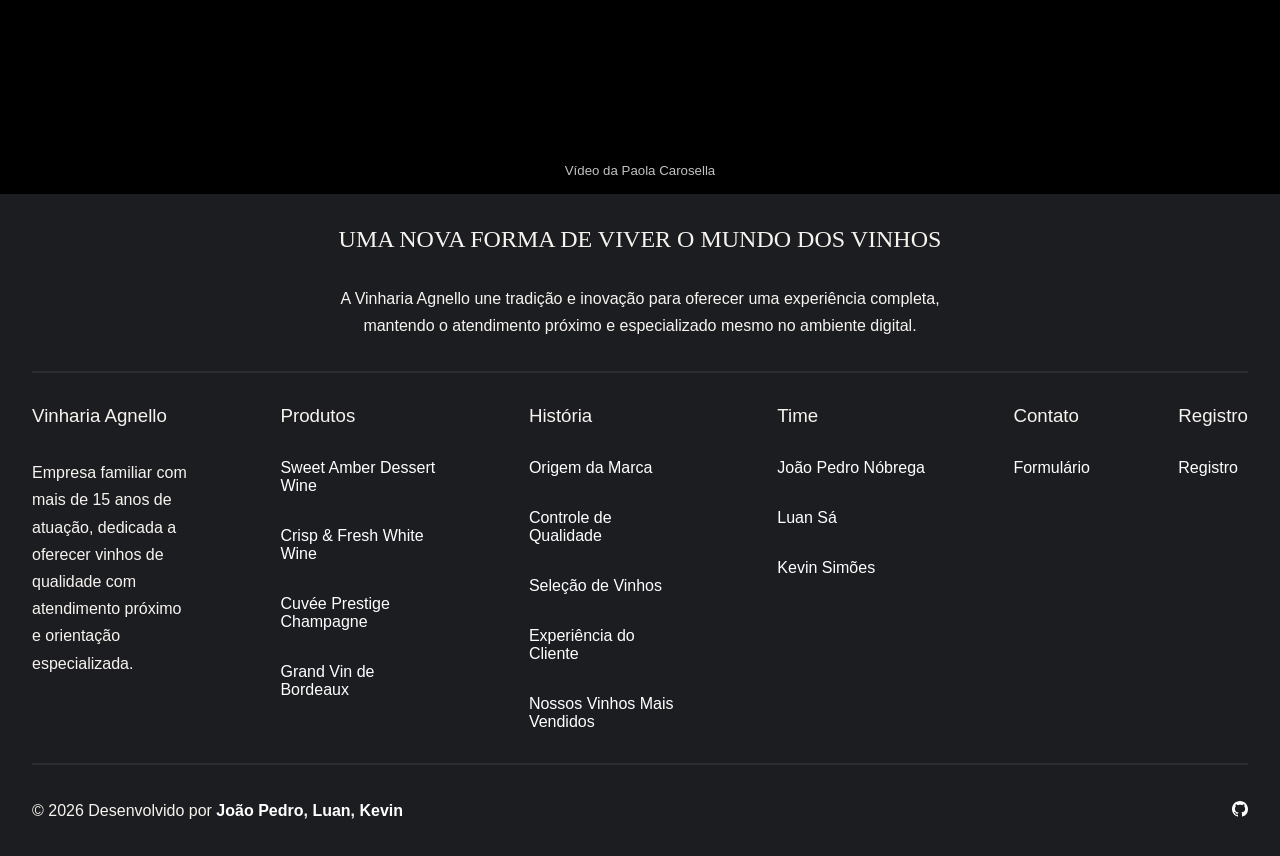
==== commit 7472b658: "feat: adicionando o arquivo efeitos.css" ====
--- a/index.html
+++ b/index.html
@@ -21,11 +21,11 @@
     <header>
         <h2>Vinharia ✸ Agnello</h1>
             <span class="header-links">
-                <a href="src/pages/products.html">Produto</a>
-                <a href="src/pages/history.html">História</a>
-                <a href="src/pages/team.html">Time</a>
-                <a href="src/pages/contact.html">Contato</a>
-                <a href="src/pages/register.html">Registro</a>
+                <a href="./src/pages/products.html">Produto</a>
+                <a href="./src/pages/history.html">História</a>
+                <a href="./src/pages/team.html">Time</a>
+                <a href="./src/pages/contact.html">Contato</a>
+                <a href="./src/pages/register.html">Registro</a>
             </span>
     </header>
     <!-- Uso da main -->
@@ -39,13 +39,13 @@
             <p>Há mais de 15 anos, a Vinharia Agnello oferece uma seleção cuidadosa de rótulos nacionais e
                 internacionais, aliando conhecimento e atendimento personalizado para ajudar cada cliente a encontrar o
                 vinho ideal para qualquer ocasião.</p>
-            <span>
-                <a href="src/pages/products.html">
+            <span class="hero-buttons">
+                <a href="./src/pages/products.html">
                     <button class="hero-button-primary">
                         Produtos
                     </button>
                 </a>
-                <a href="src/pages/contact.html">
+                <a href="./src/pages/contact.html">
                     <button class="hero-button-secondary">
                         Contato
                     </button>
@@ -72,31 +72,31 @@
             <div class="products">
                 <div class="product-card">
                     <!-- Uso de imagem obrigatória -->
-                    <img src="src/assets/imgs/wine1.png">
-                    <hr>
-                    <h4>Sweet Amber Dessert Wine</h4>
+                    <img src="./src/assets/imgs/wine1.png">
+                    <hr>
+                    <a href="./src/pages/products.html#sweet"><h4>Sweet Amber Dessert Wine</h4></a>
                     <p>Sweet com um pouco de constância.</p>
                 </div>
                 <div class="product-card">
-                    <img src="src/assets/imgs/wine2.png">
-                    <hr>
-                    <h4>Crisp & Fresh White Wine</h4>
+                    <img src="./src/assets/imgs/wine2.png">
+                    <hr>
+                    <a href="./src/pages/products.html#crisp"><h4>Crisp & Fresh White Wine</h4></a>
                     <p>Crisp com um pouco de disciplina.</p>
                 </div>
                 <div class="product-card">
-                    <img src="src/assets/imgs/wine3.png">
-                    <hr>
-                    <h4>Cuvée Prestige Champagne</h4>
+                    <img src="./src/assets/imgs/wine3.png">
+                    <hr>
+                    <a href="./src/pages/products.html#cuvee"><h4>Cuvée Prestige Champagne</h4></a>
                     <p>Prestige com um pouco de esforço.</p>
                 </div>
                 <div class="product-card">
-                    <img src="src/assets/imgs/wine4.png">
-                    <hr>
-                    <h4>Grand Vin de Bordeaux</h4>
+                    <img src="./src/assets/imgs/wine4.png">
+                    <hr>
+                    <a href="./src/pages/products.html#grand"><h4>Grand Vin de Bordeaux</h4></a>
                     <p>Grand Vin com um pouco de constâncias.</p>
                 </div>
             </div>
-            <a href="src/pages/products.html">
+            <a href="./src/pages/products.html">
                 <h3>Ver mais...</h3>
             </a>
         </div>
@@ -107,7 +107,7 @@
         </h2>
         <div class="experience-content">
             <div class="experience-topic">
-                <img src="src/assets/imgs/experience1.png">
+                <img src="./src/assets/imgs/experience1.png">
                 <h4>Atendimento Especializado</h4>
                 <p> Nossa equipe é preparada para orientar você na escolha do vinho ideal, considerando tipo de uva,
                     região, ocasião e harmonização com diferentes pratos.</p>
@@ -116,7 +116,7 @@
                 <h4>Personalizada</h4>
             </div>
             <div class="experience-topic">
-                <img src="src/assets/imgs/experience2.png">
+                <img src="./src/assets/imgs/experience2.png">
                 <h4>Variedade de Rótulos</h4>
                 <p>Trabalhamos com uma ampla diversidade de vinhos, com diferentes estilos, origens e características,
                     atendendo desde iniciantes até apreciadores mais experientes.</p>
@@ -125,7 +125,7 @@
                 <h4>Diversas opções</h4>
             </div>
             <div class="experience-topic">
-                <img src="src/assets/imgs/experience3.png">
+                <img src="./src/assets/imgs/experience3.png">
                 <h4>Armazenamento Adequado</h4>
                 <p>Nossos vinhos são armazenados com cuidados especiais, protegidos de luz, calor e vibrações,
                     garantindo a qualidade original de cada garrafa.</p>
@@ -170,32 +170,32 @@
             </div>
             <div class="footer-list">
                 <h3>Produtos</h3>
-              <a href="src/pages/products.html#sweet">Sweet Amber Dessert Wine</a>
-              <a href="src/pages/products.html#crisp">Crisp & Fresh White Wine</a>
-              <a href="src/pages/products.html#cuvee">Cuvée Prestige Champagne</a>
-              <a href="src/pages/products.html#grand">Grand Vin de Bordeaux</a>
+              <a href="./src/pages/products.html#sweet">Sweet Amber Dessert Wine</a>
+              <a href="./src/pages/products.html#crisp">Crisp & Fresh White Wine</a>
+              <a href="./src/pages/products.html#cuvee">Cuvée Prestige Champagne</a>
+              <a href="./src/pages/products.html#grand">Grand Vin de Bordeaux</a>
             </div>
             <div class="footer-list">
                 <h3>História</h3>
-                <a href="src/pages/history.html#origem">Origem da Marca</a>
-                <a href="src/pages/history.html#controle">Controle de Qualidade</a>
-                <a href="src/pages/history.html#selecao">Seleção de Vinhos</a>
-                <a href="src/pages/history.html#experiencia">Experiência do Cliente</a>
-                <a href="src/pages/history.html#vendidos">Nossos Vinhos Mais Vendidos</a>
+                <a href="./src/pages/history.html#origem">Origem da Marca</a>
+                <a href="./src/pages/history.html#controle">Controle de Qualidade</a>
+                <a href="./src/pages/history.html#selecao">Seleção de Vinhos</a>
+                <a href="./src/pages/history.html#experiencia">Experiência do Cliente</a>
+                <a href="./src/pages/history.html#vendidos">Nossos Vinhos Mais Vendidos</a>
             </div>
             <div class="footer-list">
                 <h3>Time</h3>
-                <a href="src/pages/team.html#joao">João Pedro Nóbrega</a>
-                <a href="src/pages/team.html#luan">Luan Sá</a>
-                <a href="src/pages/team.html#kevin">Kevin Simões</a>
+                <a href="./src/pages/team.html#joao">João Pedro Nóbrega</a>
+                <a href="./src/pages/team.html#luan">Luan Sá</a>
+                <a href="./src/pages/team.html#kevin">Kevin Simões</a>
             </div>
             <div class="footer-list">
                 <h3>Contato</h3>
-                <a href="src/pages/contact.html#send-contact">Formulário</a>
+                <a href="./src/pages/contact.html#send-contact">Formulário</a>
             </div>
             <div class="footer-list">
                 <h3>Registro</h3>
-                <a href="src/pages/register.html#btnCadastro">Registro</a>
+                <a href="./src/pages/register.html#btnCadastro">Registro</a>
             </div>
         </div>
         <hr>
--- a/src/css/global.css
+++ b/src/css/global.css
@@ -4,6 +4,7 @@
 @import url("./local/team.css");
 @import url("./local/contact.css");
 @import url("./local/products.css");
+@import url("./local/efeitos.css");
 
 @import url("./local/sections/header.css");
 @import url("./local/sections/footer.css");
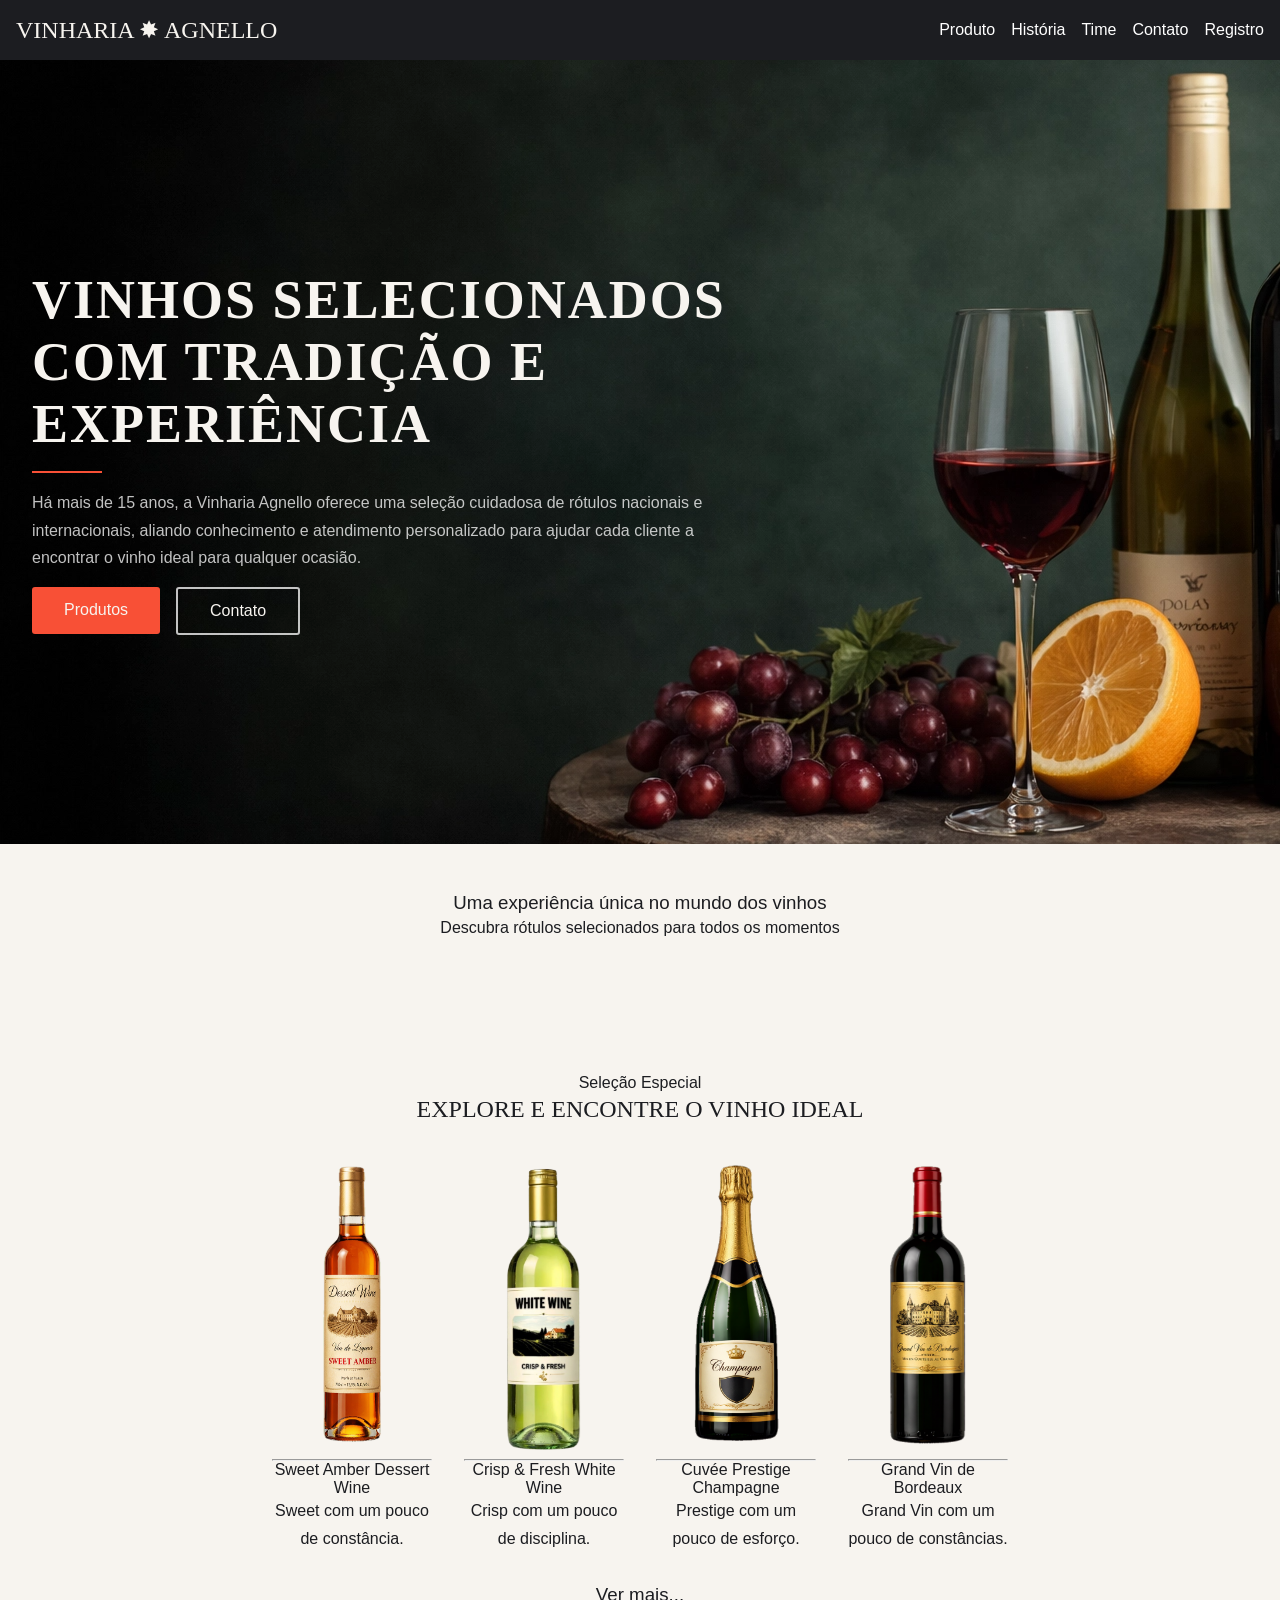
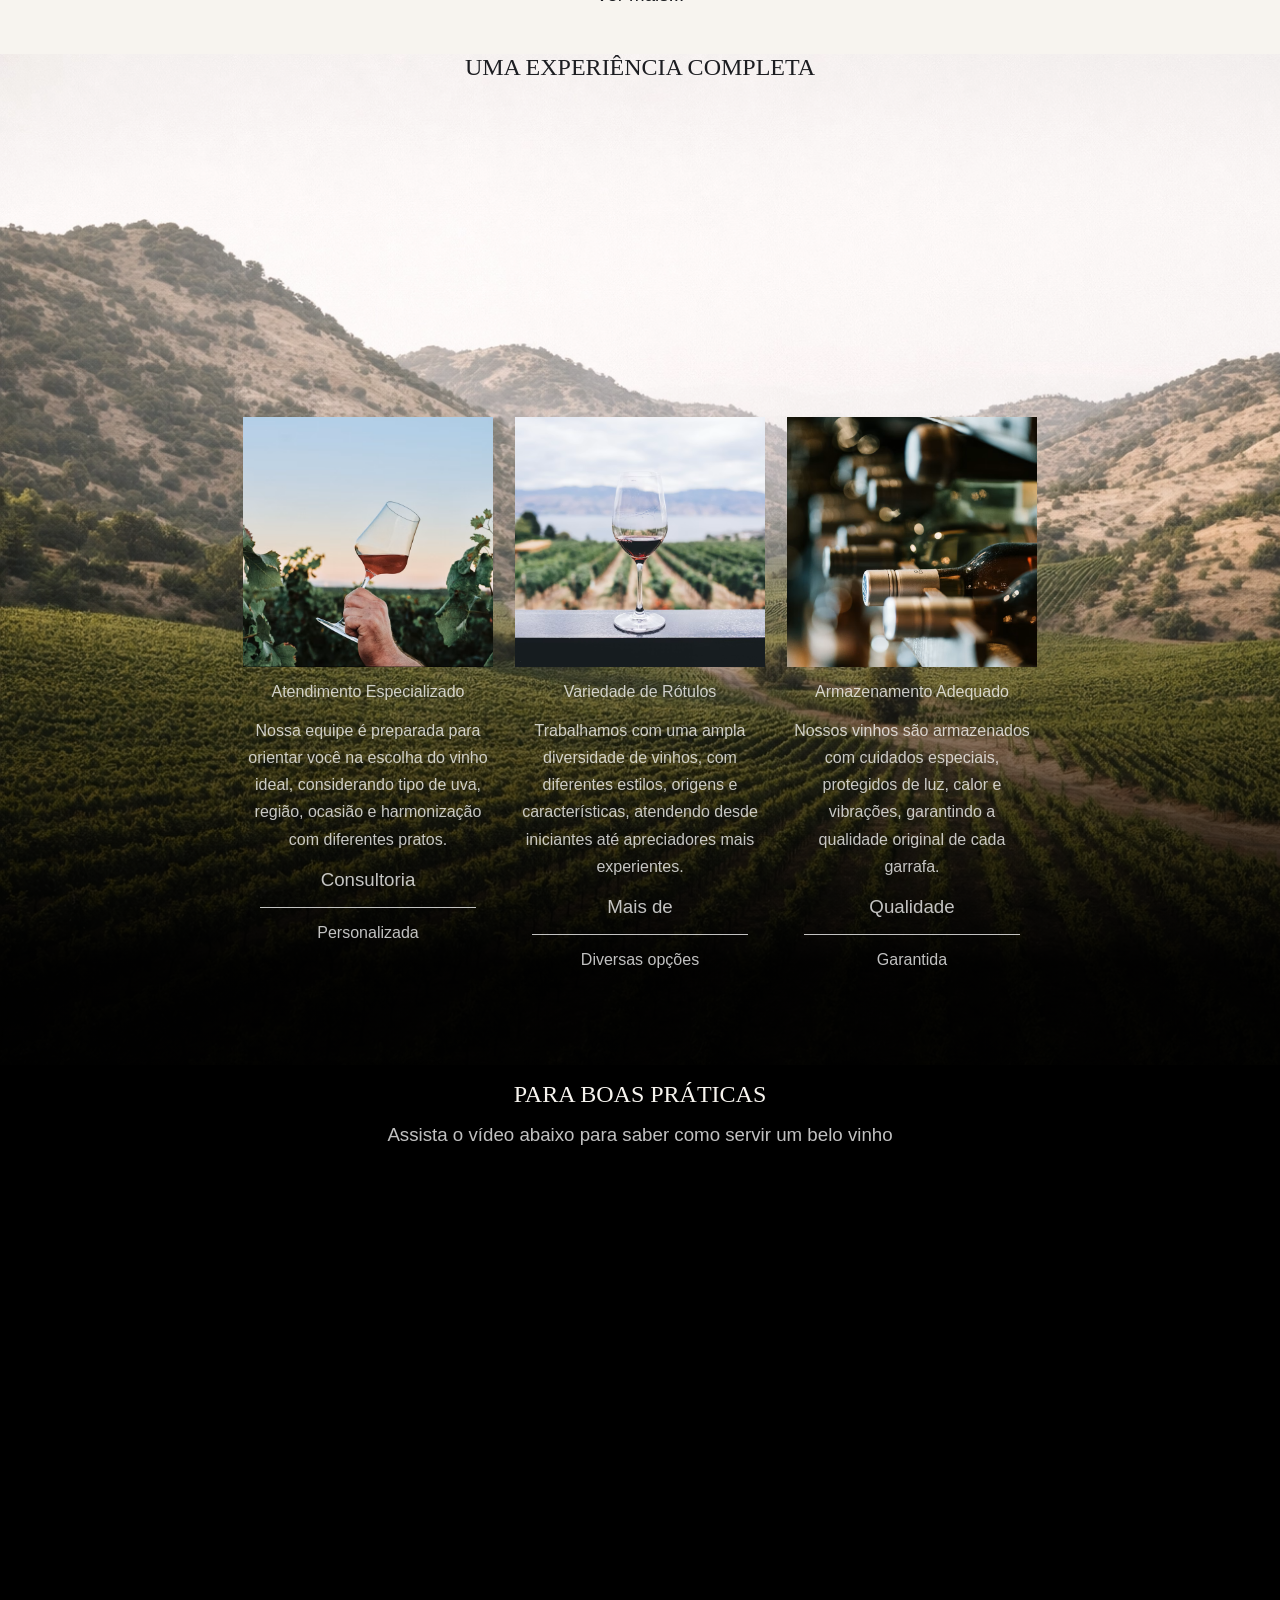
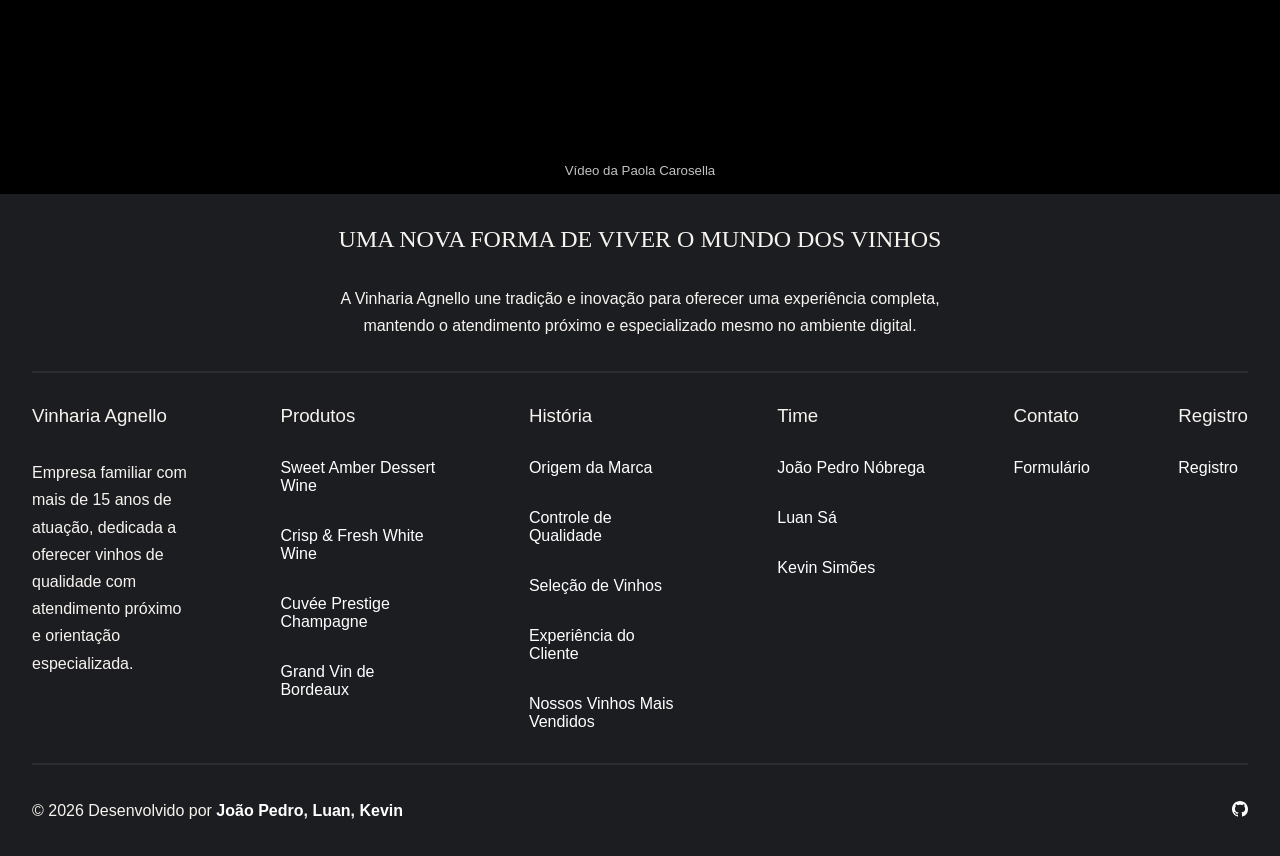
==== commit a3dfcd65: "feat: adiciona efeito de entrada (fadeInUp) nas imagens ao entrar na viewport" ====
--- a/index.html
+++ b/index.html
@@ -212,6 +212,29 @@
             </a>
         </span>
     </footer>
+    <script>
+const imagens = document.querySelectorAll('.products img, .vines img');
+
+function verificarImagens() {
+  imagens.forEach(img => {
+    const posicao = img.getBoundingClientRect().top;
+    const tela = window.innerHeight;
+
+    if (posicao < tela - 100) {
+      img.classList.add('aparecer');
+    }
+  });
+}
+
+// roda ao carregar
+verificarImagens();
+
+// roda ao scrollar
+window.addEventListener('scroll', verificarImagens);
+</script>
+
 </body>
+</html>
+</body>
 
 </html>
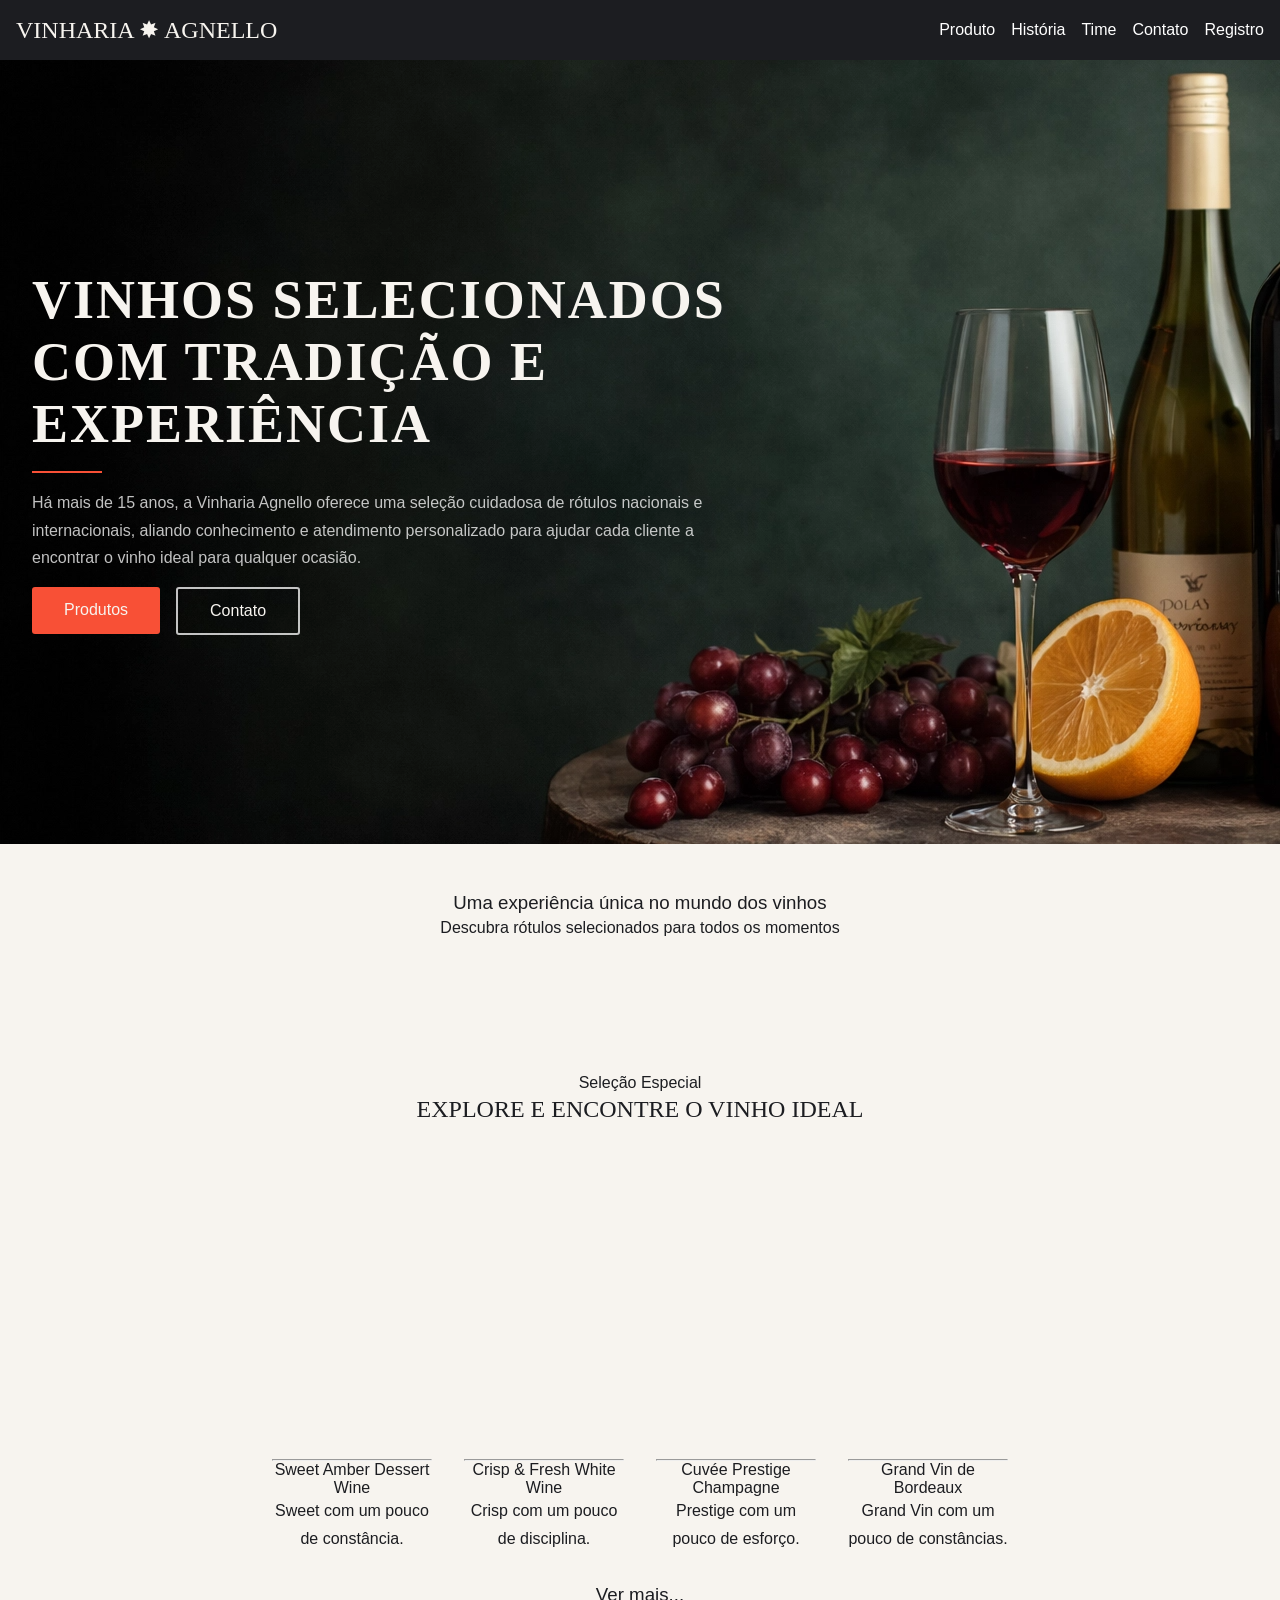
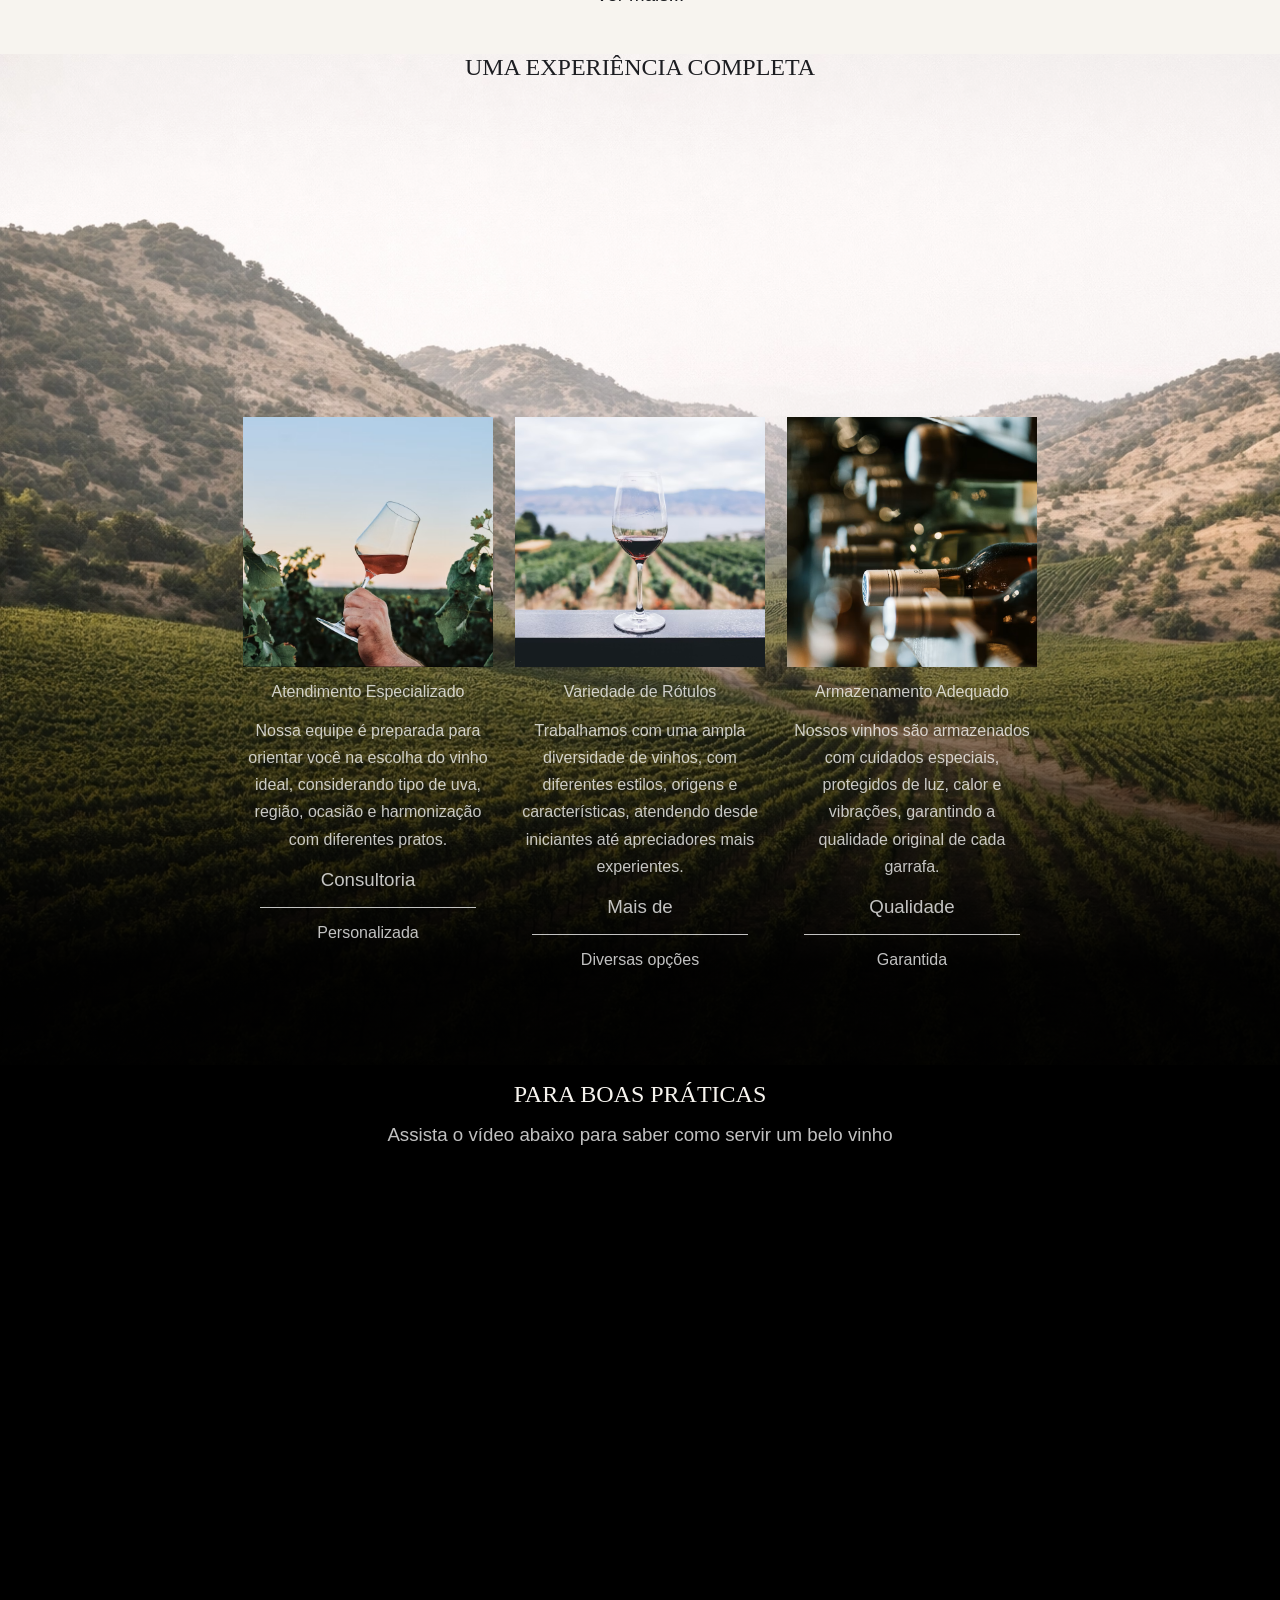
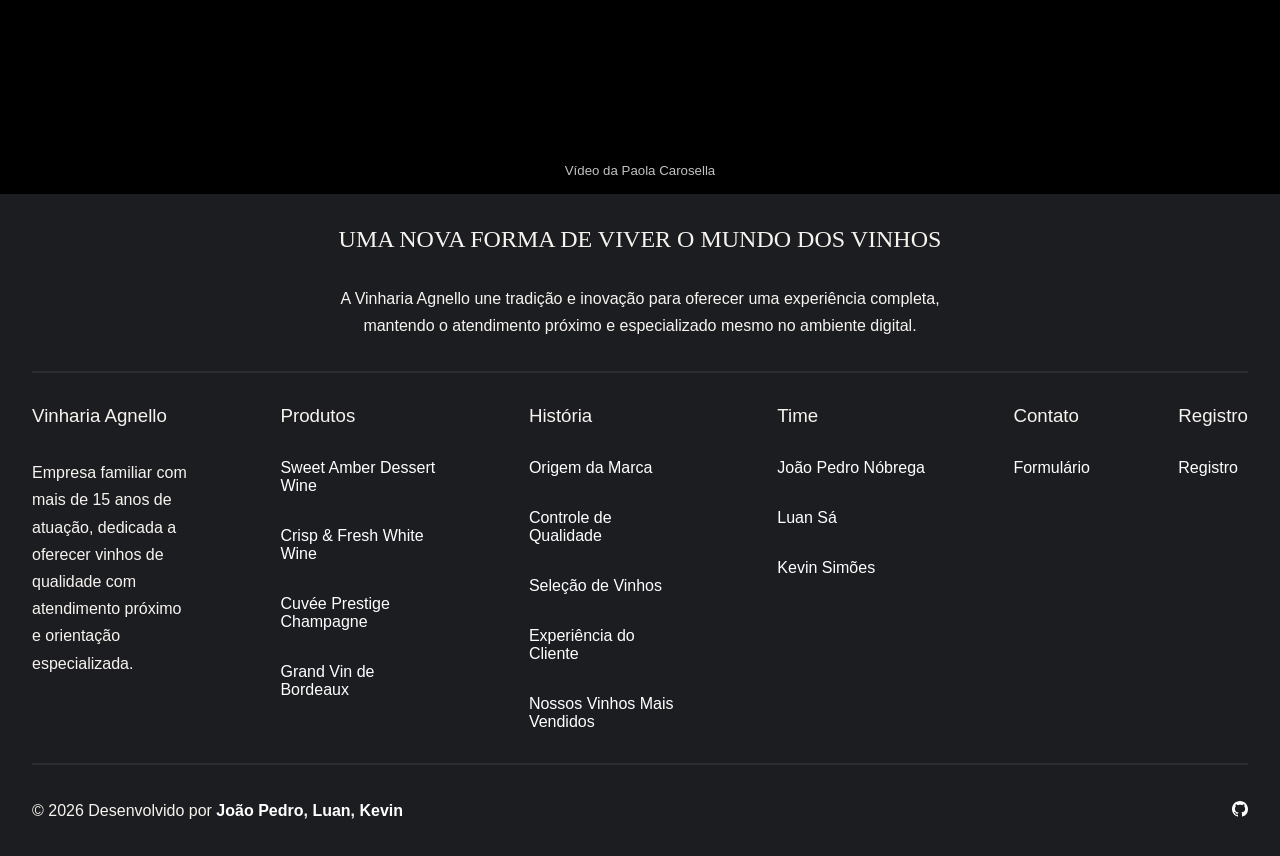
==== commit 178d8bff: "fix: arrumando bugs no CSS" ====
--- a/index.html
+++ b/index.html
@@ -21,11 +21,11 @@
     <header>
         <h2>Vinharia ✸ Agnello</h1>
             <span class="header-links">
-                <a href="./src/pages/products.html">Produto</a>
-                <a href="./src/pages/history.html">História</a>
-                <a href="./src/pages/team.html">Time</a>
-                <a href="./src/pages/contact.html">Contato</a>
-                <a href="./src/pages/register.html">Registro</a>
+                <a href="src/pages/products.html">Produto</a>
+                <a href="src/pages/history.html">História</a>
+                <a href="src/pages/team.html">Time</a>
+                <a href="src/pages/contact.html">Contato</a>
+                <a href="src/pages/register.html">Registro</a>
             </span>
     </header>
     <!-- Uso da main -->
@@ -40,12 +40,12 @@
                 internacionais, aliando conhecimento e atendimento personalizado para ajudar cada cliente a encontrar o
                 vinho ideal para qualquer ocasião.</p>
             <span class="hero-buttons">
-                <a href="./src/pages/products.html">
+                <a href="src/pages/products.html">
                     <button class="hero-button-primary">
                         Produtos
                     </button>
                 </a>
-                <a href="./src/pages/contact.html">
+                <a href="src/pages/contact.html">
                     <button class="hero-button-secondary">
                         Contato
                     </button>
@@ -72,31 +72,31 @@
             <div class="products">
                 <div class="product-card">
                     <!-- Uso de imagem obrigatória -->
-                    <img src="./src/assets/imgs/wine1.png">
-                    <hr>
-                    <a href="./src/pages/products.html#sweet"><h4>Sweet Amber Dessert Wine</h4></a>
+                    <img src="src/assets/imgs/wine1.png">
+                    <hr>
+                    <a href="src/pages/products.html#sweet"><h4>Sweet Amber Dessert Wine</h4></a>
                     <p>Sweet com um pouco de constância.</p>
                 </div>
                 <div class="product-card">
-                    <img src="./src/assets/imgs/wine2.png">
-                    <hr>
-                    <a href="./src/pages/products.html#crisp"><h4>Crisp & Fresh White Wine</h4></a>
+                    <img src="src/assets/imgs/wine2.png">
+                    <hr>
+                    <a href="src/pages/products.html#crisp"><h4>Crisp & Fresh White Wine</h4></a>
                     <p>Crisp com um pouco de disciplina.</p>
                 </div>
                 <div class="product-card">
-                    <img src="./src/assets/imgs/wine3.png">
-                    <hr>
-                    <a href="./src/pages/products.html#cuvee"><h4>Cuvée Prestige Champagne</h4></a>
+                    <img src="src/assets/imgs/wine3.png">
+                    <hr>
+                    <a href="src/pages/products.html#cuvee"><h4>Cuvée Prestige Champagne</h4></a>
                     <p>Prestige com um pouco de esforço.</p>
                 </div>
                 <div class="product-card">
-                    <img src="./src/assets/imgs/wine4.png">
-                    <hr>
-                    <a href="./src/pages/products.html#grand"><h4>Grand Vin de Bordeaux</h4></a>
+                    <img src="src/assets/imgs/wine4.png">
+                    <hr>
+                    <a href="src/pages/products.html#grand"><h4>Grand Vin de Bordeaux</h4></a>
                     <p>Grand Vin com um pouco de constâncias.</p>
                 </div>
             </div>
-            <a href="./src/pages/products.html">
+            <a href="src/pages/products.html">
                 <h3>Ver mais...</h3>
             </a>
         </div>
@@ -107,7 +107,7 @@
         </h2>
         <div class="experience-content">
             <div class="experience-topic">
-                <img src="./src/assets/imgs/experience1.png">
+                <img src="src/assets/imgs/experience1.png">
                 <h4>Atendimento Especializado</h4>
                 <p> Nossa equipe é preparada para orientar você na escolha do vinho ideal, considerando tipo de uva,
                     região, ocasião e harmonização com diferentes pratos.</p>
@@ -116,7 +116,7 @@
                 <h4>Personalizada</h4>
             </div>
             <div class="experience-topic">
-                <img src="./src/assets/imgs/experience2.png">
+                <img src="src/assets/imgs/experience2.png">
                 <h4>Variedade de Rótulos</h4>
                 <p>Trabalhamos com uma ampla diversidade de vinhos, com diferentes estilos, origens e características,
                     atendendo desde iniciantes até apreciadores mais experientes.</p>
@@ -125,7 +125,7 @@
                 <h4>Diversas opções</h4>
             </div>
             <div class="experience-topic">
-                <img src="./src/assets/imgs/experience3.png">
+                <img src="src/assets/imgs/experience3.png">
                 <h4>Armazenamento Adequado</h4>
                 <p>Nossos vinhos são armazenados com cuidados especiais, protegidos de luz, calor e vibrações,
                     garantindo a qualidade original de cada garrafa.</p>
@@ -170,32 +170,32 @@
             </div>
             <div class="footer-list">
                 <h3>Produtos</h3>
-              <a href="./src/pages/products.html#sweet">Sweet Amber Dessert Wine</a>
-              <a href="./src/pages/products.html#crisp">Crisp & Fresh White Wine</a>
-              <a href="./src/pages/products.html#cuvee">Cuvée Prestige Champagne</a>
-              <a href="./src/pages/products.html#grand">Grand Vin de Bordeaux</a>
+              <a href="src/pages/products.html#sweet">Sweet Amber Dessert Wine</a>
+              <a href="src/pages/products.html#crisp">Crisp & Fresh White Wine</a>
+              <a href="src/pages/products.html#cuvee">Cuvée Prestige Champagne</a>
+              <a href="src/pages/products.html#grand">Grand Vin de Bordeaux</a>
             </div>
             <div class="footer-list">
                 <h3>História</h3>
-                <a href="./src/pages/history.html#origem">Origem da Marca</a>
-                <a href="./src/pages/history.html#controle">Controle de Qualidade</a>
-                <a href="./src/pages/history.html#selecao">Seleção de Vinhos</a>
-                <a href="./src/pages/history.html#experiencia">Experiência do Cliente</a>
-                <a href="./src/pages/history.html#vendidos">Nossos Vinhos Mais Vendidos</a>
+                <a href="src/pages/history.html#origem">Origem da Marca</a>
+                <a href="src/pages/history.html#controle">Controle de Qualidade</a>
+                <a href="src/pages/history.html#selecao">Seleção de Vinhos</a>
+                <a href="src/pages/history.html#experiencia">Experiência do Cliente</a>
+                <a href="src/pages/history.html#vendidos">Nossos Vinhos Mais Vendidos</a>
             </div>
             <div class="footer-list">
                 <h3>Time</h3>
-                <a href="./src/pages/team.html#joao">João Pedro Nóbrega</a>
-                <a href="./src/pages/team.html#luan">Luan Sá</a>
-                <a href="./src/pages/team.html#kevin">Kevin Simões</a>
+                <a href="src/pages/team.html#joao">João Pedro Nóbrega</a>
+                <a href="src/pages/team.html#luan">Luan Sá</a>
+                <a href="src/pages/team.html#kevin">Kevin Simões</a>
             </div>
             <div class="footer-list">
                 <h3>Contato</h3>
-                <a href="./src/pages/contact.html#send-contact">Formulário</a>
+                <a href="src/pages/contact.html#send-contact">Formulário</a>
             </div>
             <div class="footer-list">
                 <h3>Registro</h3>
-                <a href="./src/pages/register.html#btnCadastro">Registro</a>
+                <a href="src/pages/register.html#btnCadastro">Registro</a>
             </div>
         </div>
         <hr>
@@ -212,29 +212,6 @@
             </a>
         </span>
     </footer>
-    <script>
-const imagens = document.querySelectorAll('.products img, .vines img');
-
-function verificarImagens() {
-  imagens.forEach(img => {
-    const posicao = img.getBoundingClientRect().top;
-    const tela = window.innerHeight;
-
-    if (posicao < tela - 100) {
-      img.classList.add('aparecer');
-    }
-  });
-}
-
-// roda ao carregar
-verificarImagens();
-
-// roda ao scrollar
-window.addEventListener('scroll', verificarImagens);
-</script>
-
-</body>
-</html>
 </body>
 
-</html>+</html>
--- a/src/css/global.css
+++ b/src/css/global.css
@@ -4,6 +4,7 @@
 @import url("./local/team.css");
 @import url("./local/contact.css");
 @import url("./local/products.css");
+@import url("./local/register.css");
 @import url("./local/efeitos.css");
 
 @import url("./local/sections/header.css");
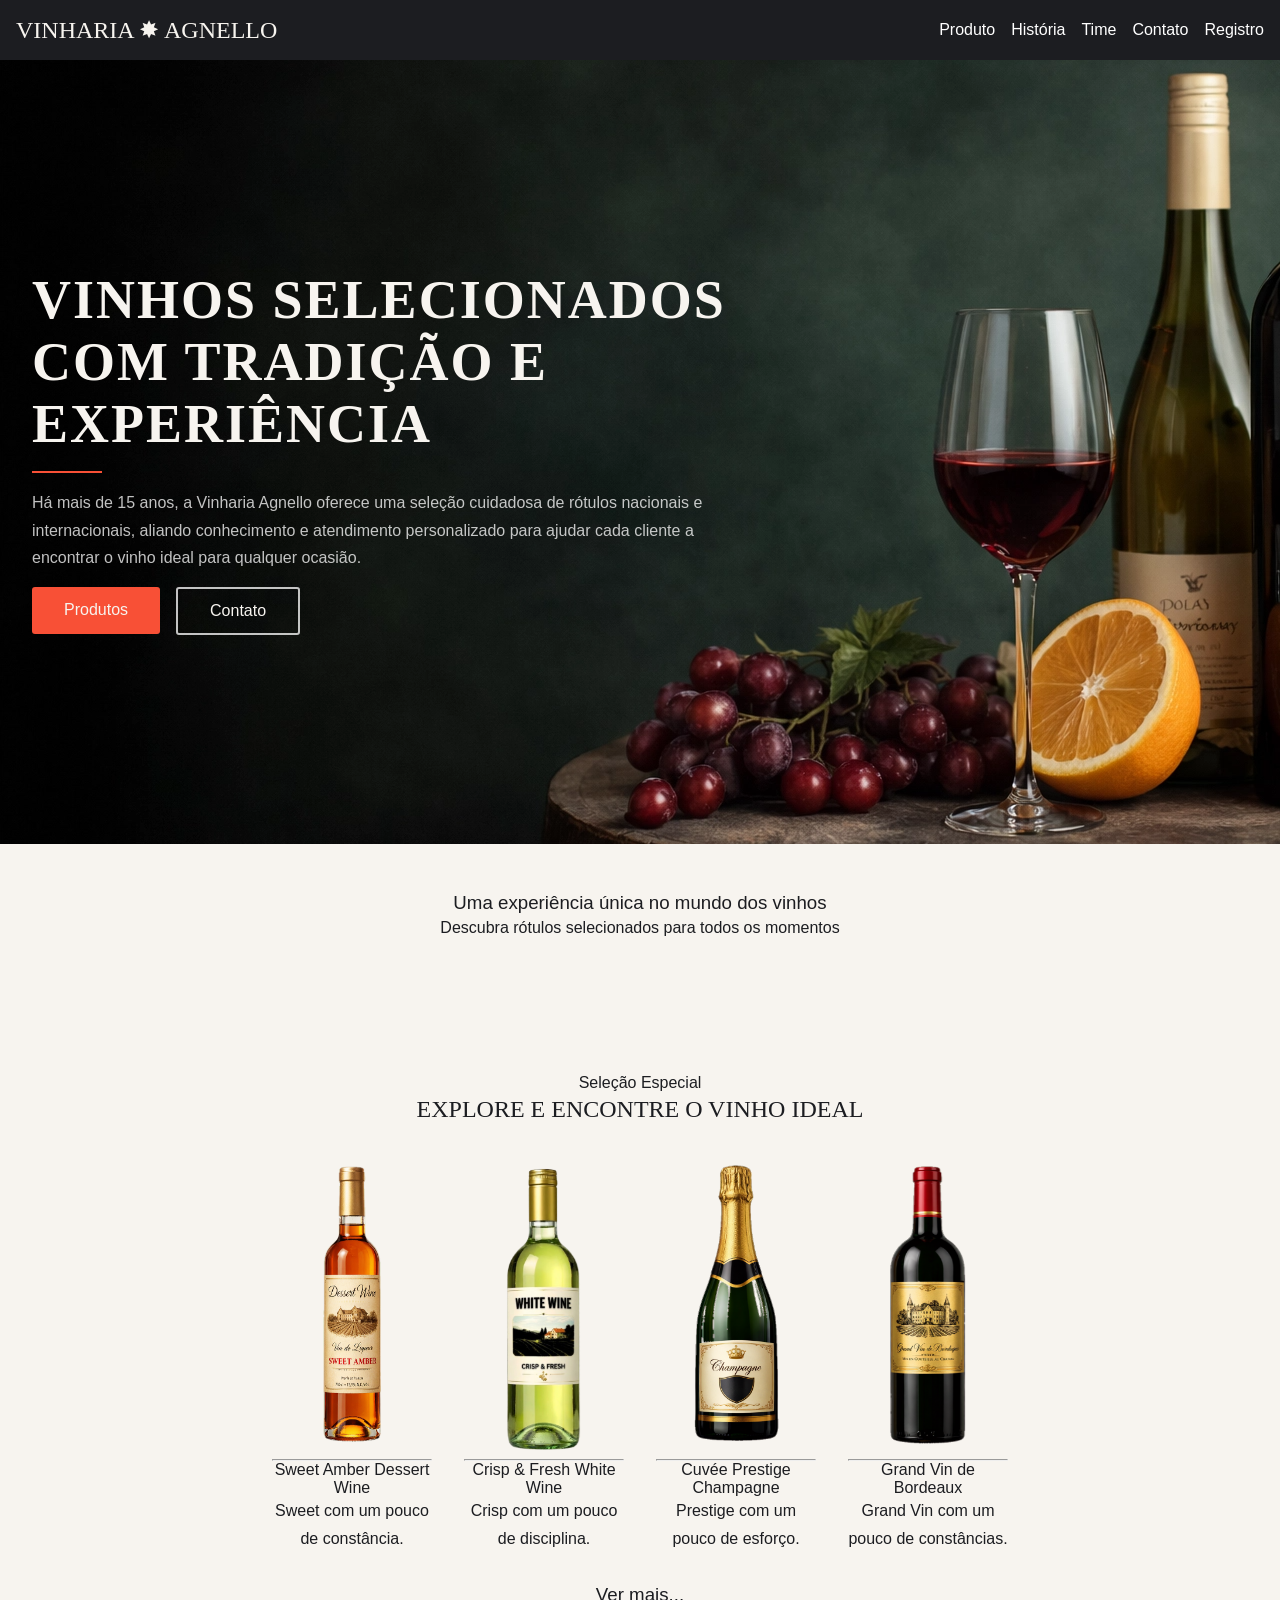
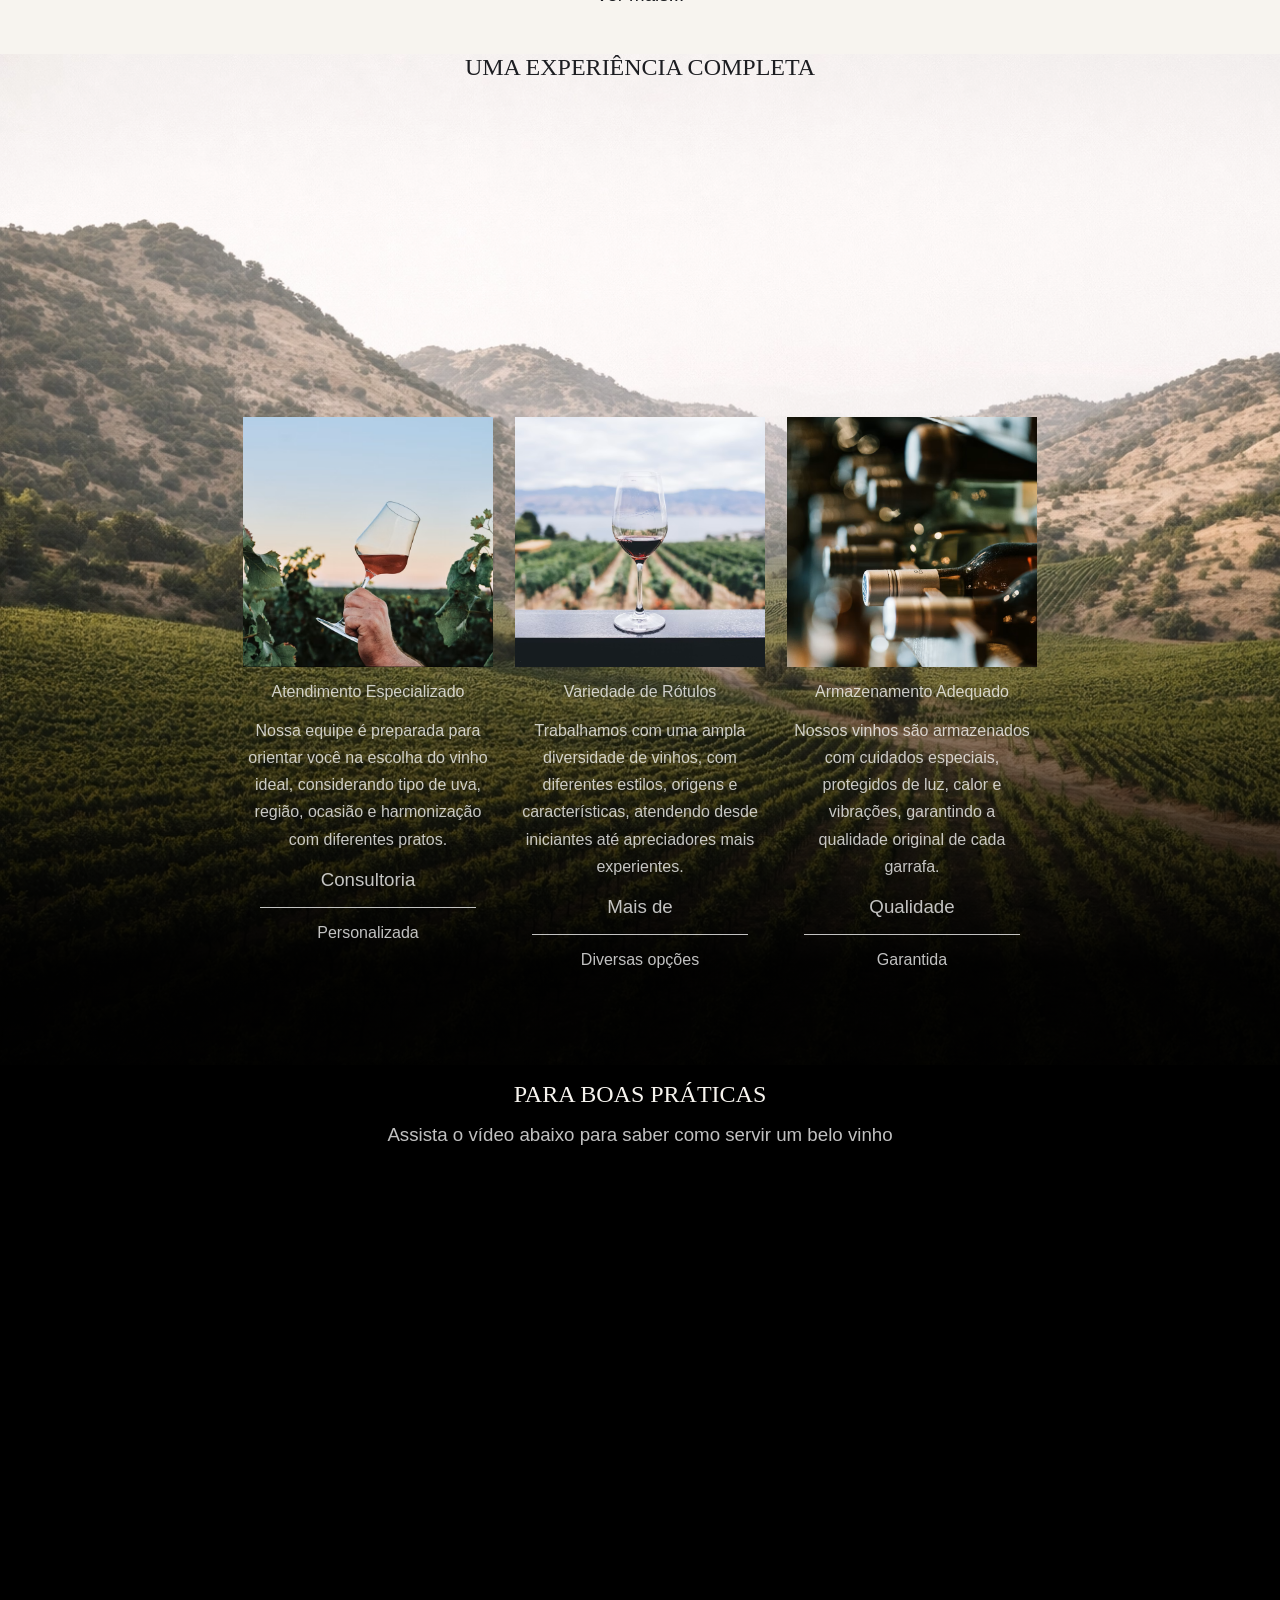
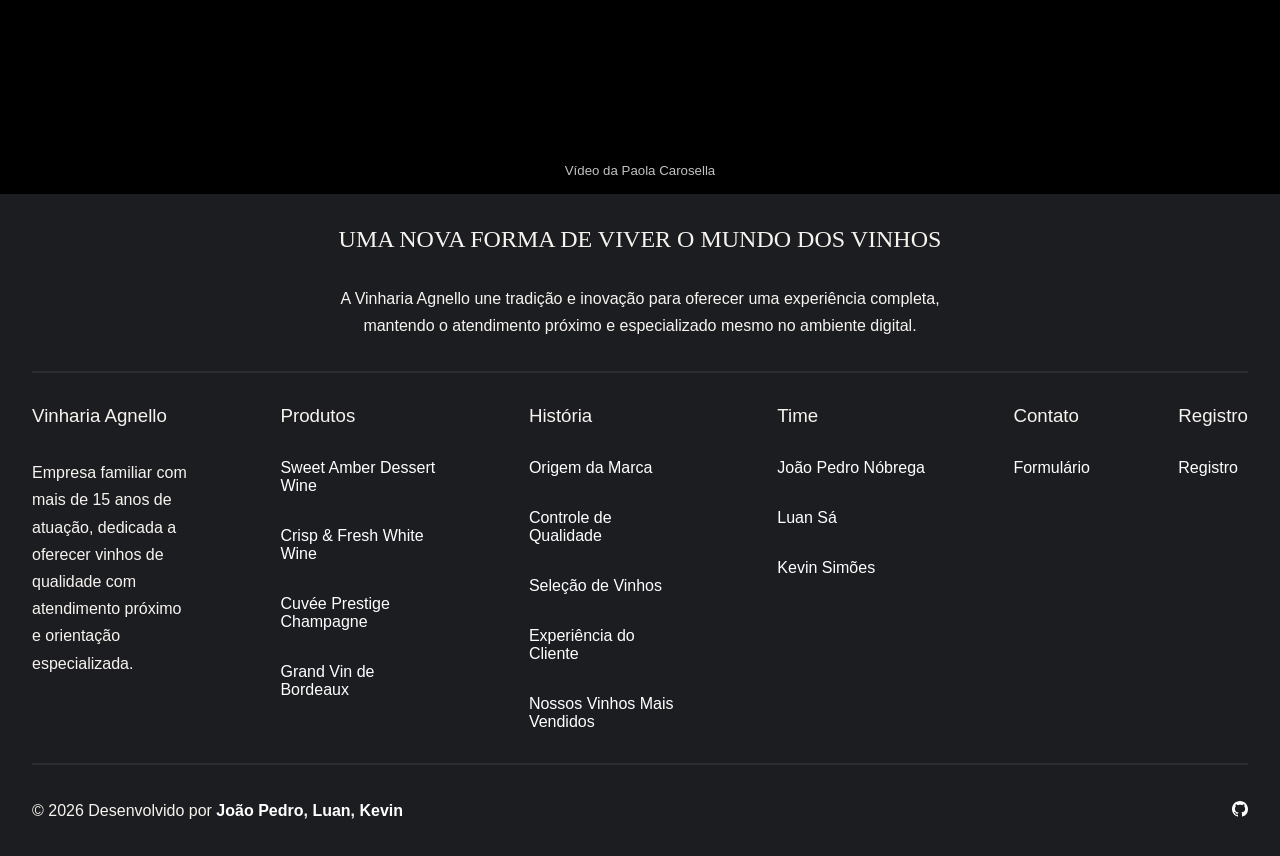
==== commit fdfcfec9: "feat: adicionando o código js no index" ====
--- a/index.html
+++ b/index.html
@@ -212,6 +212,26 @@
             </a>
         </span>
     </footer>
+    <script>
+const imagens = document.querySelectorAll('.products img, .vines img');
+
+function verificarImagens() {
+  imagens.forEach(img => {
+    const posicao = img.getBoundingClientRect().top;
+    const tela = window.innerHeight;
+
+    if (posicao < tela - 100) {
+      img.classList.add('aparecer');
+    }
+  });
+}
+
+// roda ao carregar
+verificarImagens();
+
+// roda ao scrollar
+window.addEventListener('scroll', verificarImagens);
+</script>
 </body>
 
 </html>
